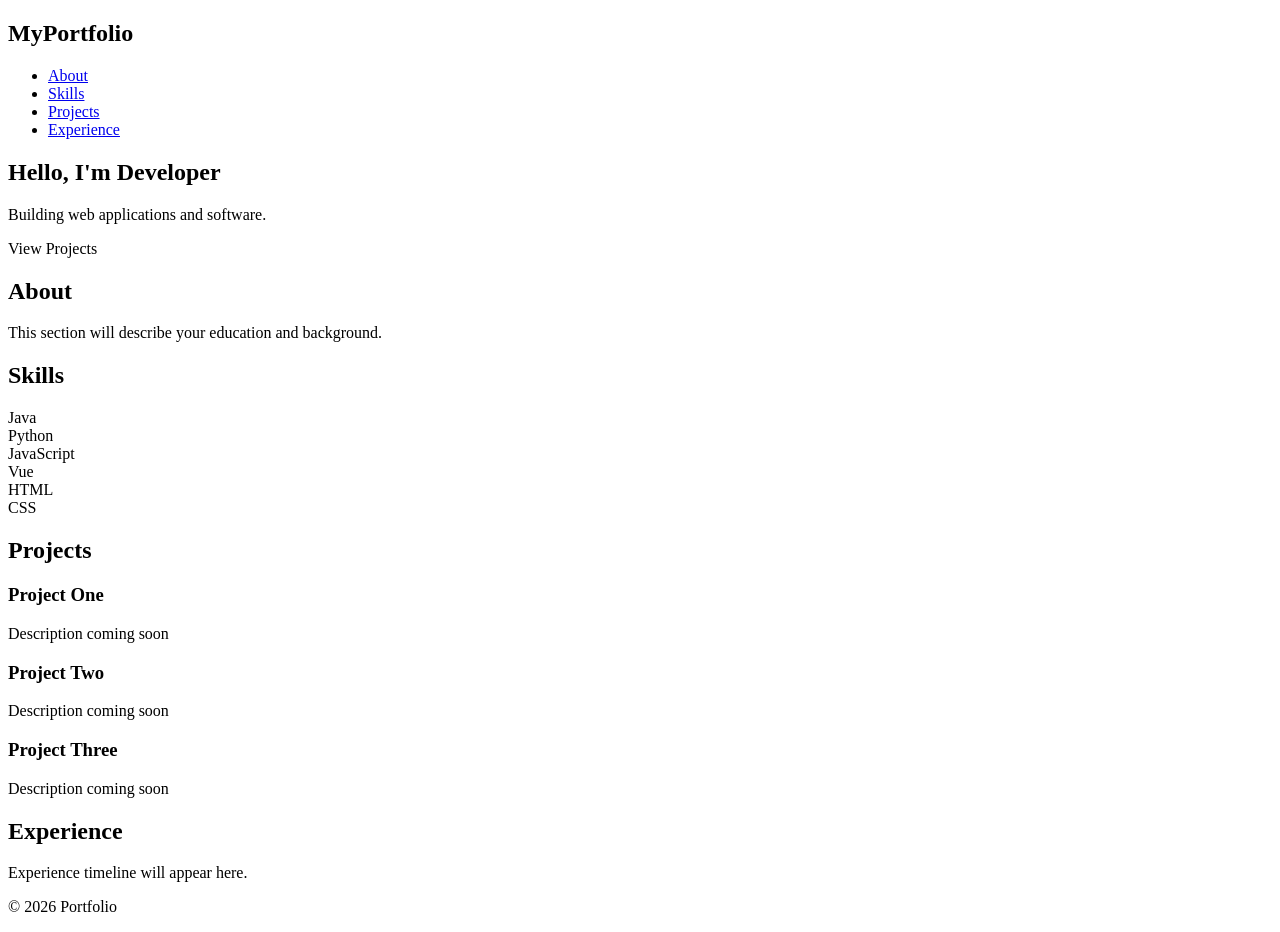
==== index.html @ 9e2dec74 "new" ====
<!DOCTYPE html>
<html lang="en">

<head>
<meta charset="UTF-8">
<title>Developer Portfolio</title>

<link rel="stylesheet" href="style.css">

<link href="https://fonts.googleapis.com/css2?family=Inter:wght@300;400;600&display=swap" rel="stylesheet">

</head>

<body>

<nav>

<h2 class="logo">MyPortfolio</h2>

<ul>
<li><a href="#about">About</a></li>
<li><a href="#skills">Skills</a></li>
<li><a href="#projects">Projects</a></li>
<li><a href="#experience">Experience</a></li>
</ul>

</nav>



<section class="hero">

<h1>Hello, I'm <span>Developer</span></h1>

<p>Building web applications and software.</p>

<a class="btn">View Projects</a>

</section>



<section id="about" class="section">

<h2>About</h2>

<p>This section will describe your education and background.</p>

</section>



<section id="skills" class="section">

<h2>Skills</h2>

<div class="skills">

<div class="skill">Java</div>
<div class="skill">Python</div>
<div class="skill">JavaScript</div>
<div class="skill">Vue</div>
<div class="skill">HTML</div>
<div class="skill">CSS</div>

</div>

</section>



<section id="projects" class="section">

<h2>Projects</h2>

<div class="project-grid">

<div class="project-card">
<h3>Project One</h3>
<p>Description coming soon</p>
</div>

<div class="project-card">
<h3>Project Two</h3>
<p>Description coming soon</p>
</div>

<div class="project-card">
<h3>Project Three</h3>
<p>Description coming soon</p>
</div>

</div>

</section>



<section id="experience" class="section">

<h2>Experience</h2>

<p>Experience timeline will appear here.</p>

</section>



<footer>

<p>© 2026 Portfolio</p>

</footer>

</body>

</html>
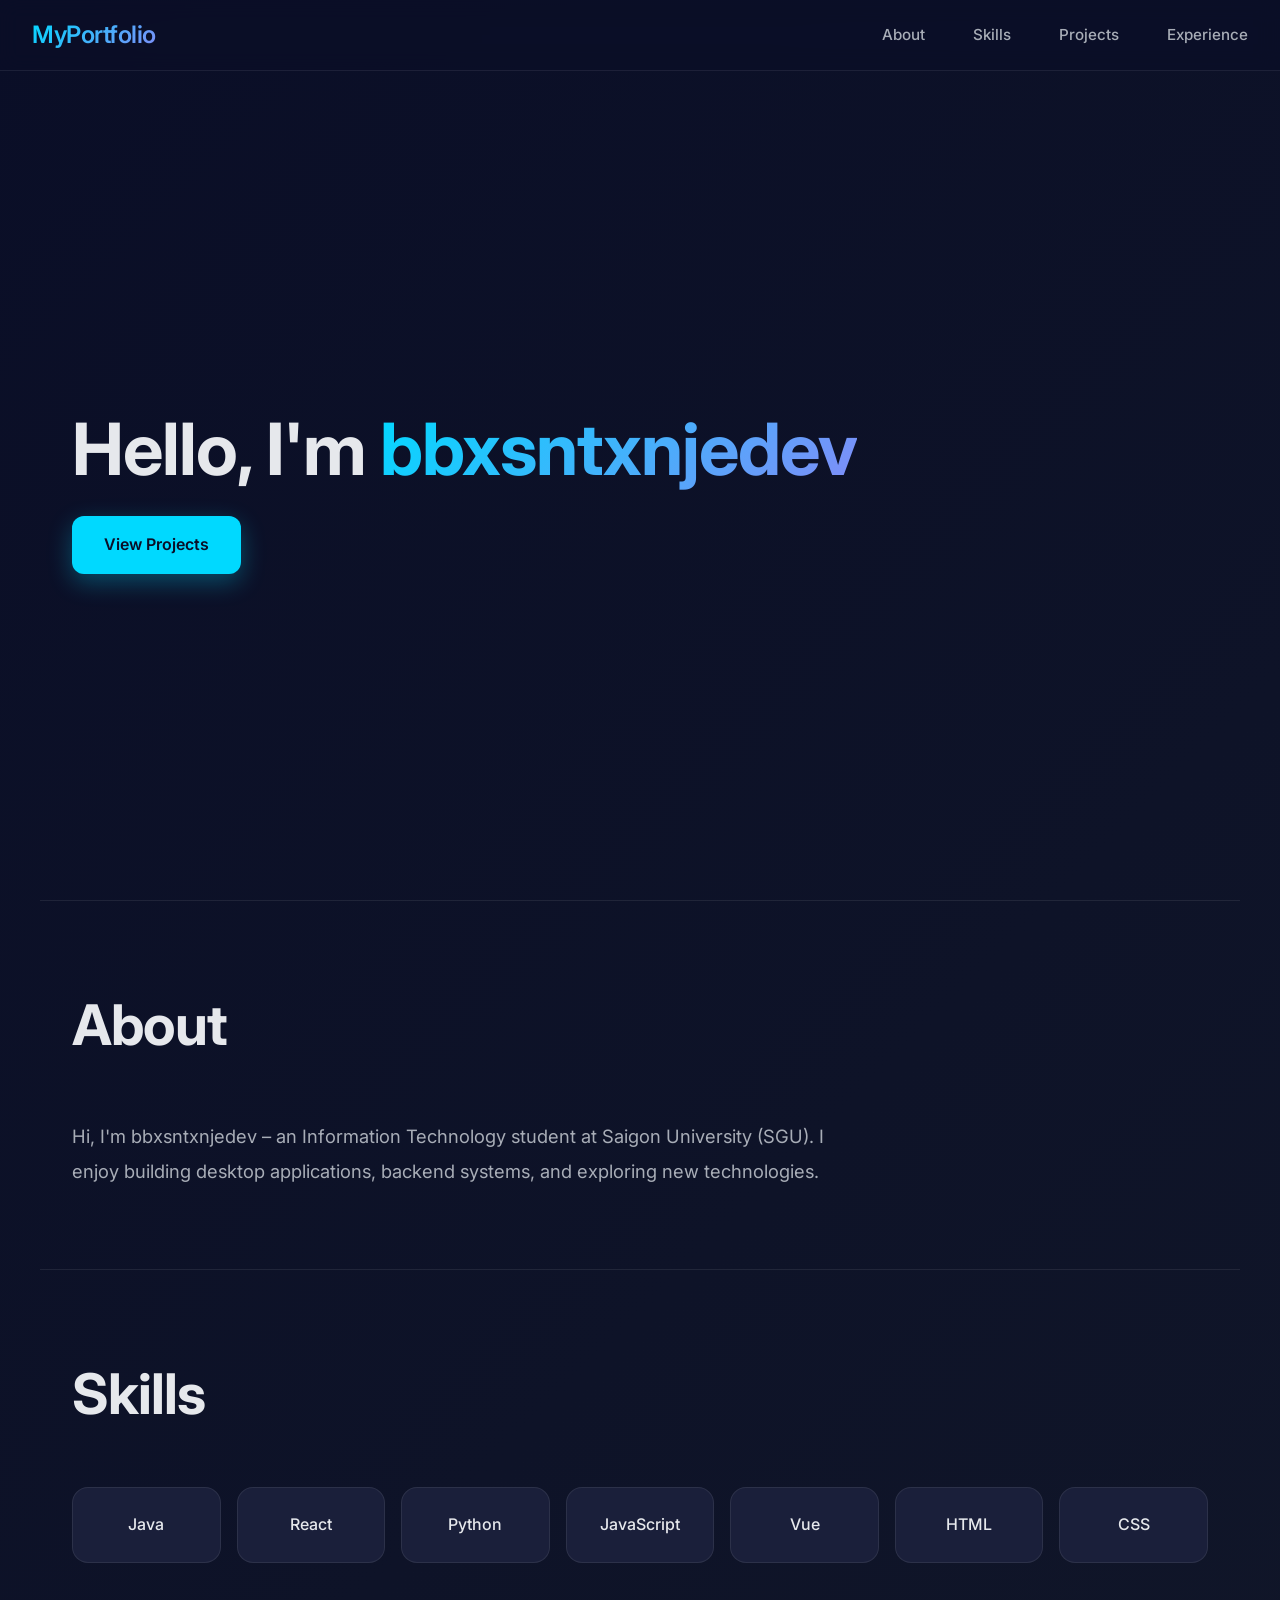
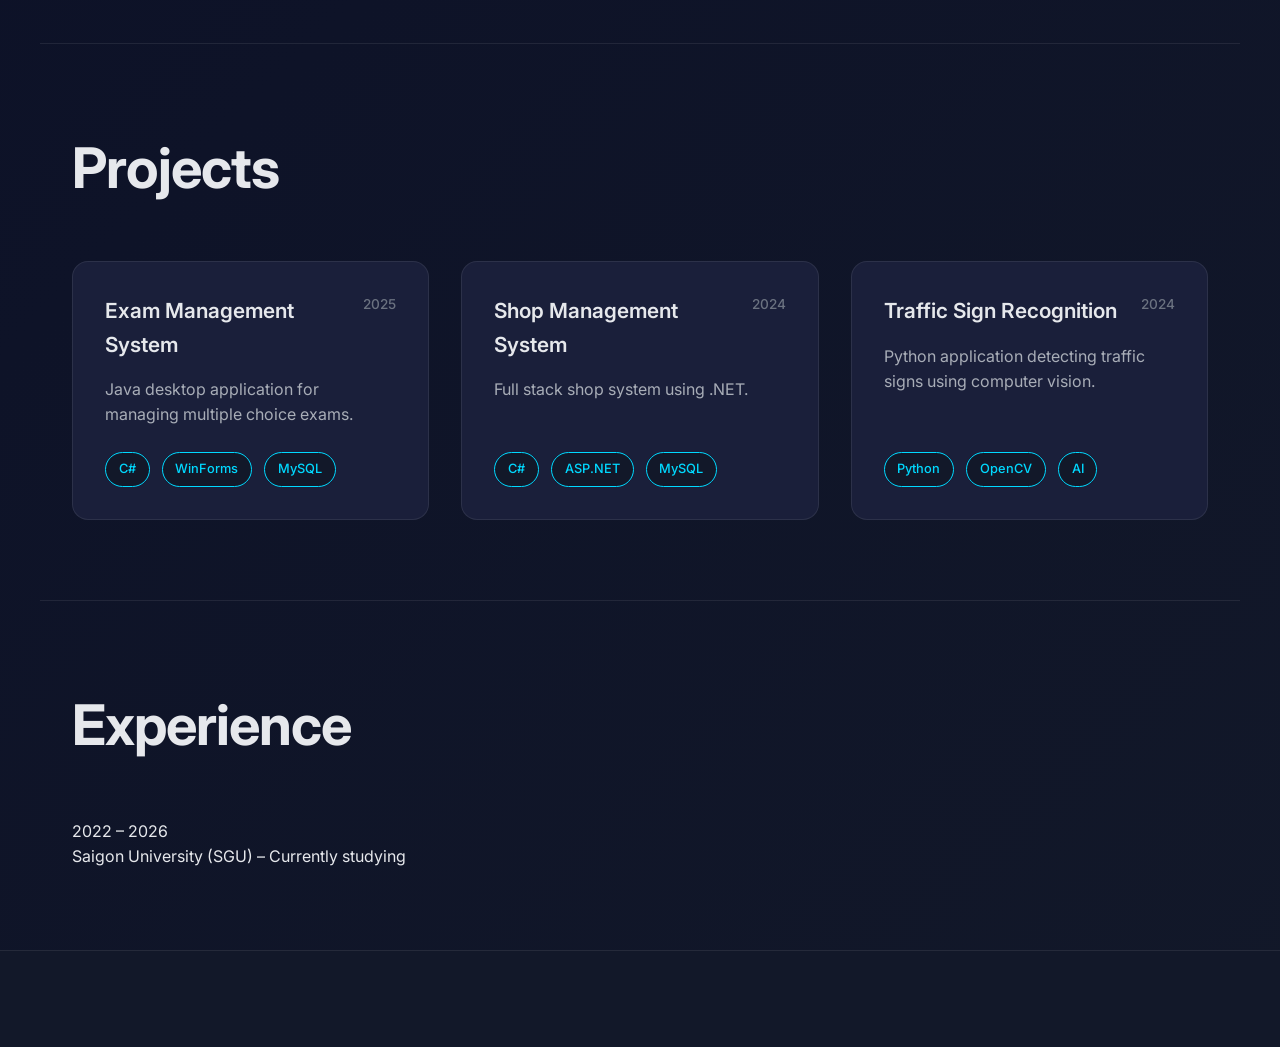
==== commit 4187777e: "new" ====
--- a/index.html
+++ b/index.html
@@ -2,115 +2,108 @@
 <html lang="en">
 
 <head>
-<meta charset="UTF-8">
-<title>Developer Portfolio</title>
+    <meta charset="UTF-8">
+    <title>Developer Portfolio</title>
 
-<link rel="stylesheet" href="style.css">
+    <link rel="stylesheet" href="style.css">
 
-<link href="https://fonts.googleapis.com/css2?family=Inter:wght@300;400;600&display=swap" rel="stylesheet">
+    <link href="https://fonts.googleapis.com/css2?family=Inter:wght@300;400;600&display=swap" rel="stylesheet">
 
 </head>
 
 <body>
 
-<nav>
+    <nav>
 
-<h2 class="logo">MyPortfolio</h2>
+        <h2 class="logo">MyPortfolio</h2>
 
-<ul>
-<li><a href="#about">About</a></li>
-<li><a href="#skills">Skills</a></li>
-<li><a href="#projects">Projects</a></li>
-<li><a href="#experience">Experience</a></li>
-</ul>
+        <ul>
+            <li><a href="#about">About</a></li>
+            <li><a href="#skills">Skills</a></li>
+            <li><a href="#projects">Projects</a></li>
+            <li><a href="#experience">Experience</a></li>
+        </ul>
 
-</nav>
+    </nav>
 
 
 
-<section class="hero">
+    <section class="hero">
 
-<h1>Hello, I'm <span>Developer</span></h1>
+        <h1>Hello, I'm <span>bbxsntxnjedev</span></h1>
 
-<p>Building web applications and software.</p>
+        <!-- <p>Building web applications and software.</p> -->
 
-<a class="btn">View Projects</a>
+        <a class="btn">View Projects</a>
 
-</section>
+    </section>
 
 
 
-<section id="about" class="section">
+    <section id="about" class="section">
 
-<h2>About</h2>
+        <h2>About</h2>
 
-<p>This section will describe your education and background.</p>
+        <p>
+            Hi, I'm bbxsntxnjedev – an Information Technology student at Saigon University (SGU).
+            I enjoy building desktop applications, backend systems, and exploring new technologies.
+            </p>
 
-</section>
+    </section>
 
 
 
-<section id="skills" class="section">
+    <section id="skills" class="section">
 
-<h2>Skills</h2>
+        <h2>Skills</h2>
 
-<div class="skills">
+        <div class="skills">
 
-<div class="skill">Java</div>
-<div class="skill">Python</div>
-<div class="skill">JavaScript</div>
-<div class="skill">Vue</div>
-<div class="skill">HTML</div>
-<div class="skill">CSS</div>
+            <div class="skill">Java</div>
+            <div class="skill">React</div>
+            <div class="skill">Python</div>
+            <div class="skill">JavaScript</div>
+            <div class="skill">Vue</div>
+            <div class="skill">HTML</div>
+            <div class="skill">CSS</div>
 
-</div>
+        </div>
 
-</section>
+    </section>
 
 
 
-<section id="projects" class="section">
-
-<h2>Projects</h2>
-
-<div class="project-grid">
-
-<div class="project-card">
-<h3>Project One</h3>
-<p>Description coming soon</p>
-</div>
-
-<div class="project-card">
-<h3>Project Two</h3>
-<p>Description coming soon</p>
-</div>
-
-<div class="project-card">
-<h3>Project Three</h3>
-<p>Description coming soon</p>
-</div>
-
-</div>
-
-</section>
+    <div id="projects-container"></div>
 
 
 
-<section id="experience" class="section">
 
-<h2>Experience</h2>
+    <section id="experience" class="section">
 
-<p>Experience timeline will appear here.</p>
+        <h2>Experience</h2>
 
-</section>
+        <div class="experience-timeline">
+
+            <div class="timeline-item">
+                <span class="timeline-date">2022 – 2026</span>
+                <p>Saigon University (SGU) – Currently studying</p>
+                </div>
+
+            
+
+            
+
+        </div>
+
+    </section>
 
 
 
-<footer>
+    <footer>
 
-<p>© 2026 Portfolio</p>
 
-</footer>
+    </footer>
+    <script src="script.js"></script>
 
 </body>
 
--- a/style.css
+++ b/style.css
@@ -0,0 +1,493 @@
+/* ==== COLOR SYSTEM ==== */
+:root {
+    /* Primary Brand Colors */
+    --primary: #00d9ff;
+    --primary-dark: #0099b3;
+    
+    /* Neutrals */
+    --bg-primary: #0a0e27;
+    --bg-secondary: #121829;
+    --bg-tertiary: #1a1f3a;
+    --text-primary: #e6e8ec;
+    --text-secondary: #a8adb7;
+    --text-tertiary: #6b7280;
+    
+    /* Accents */
+    --accent: #6366f1;
+    --accent-light: #818cf8;
+    
+    /* Borders & Dividers */
+    --border: rgba(255, 255, 255, 0.08);
+    
+    /* Spacing */
+    --radius: 12px;
+    --radius-lg: 16px;
+  }
+  
+  * {
+    margin: 0;
+    padding: 0;
+    box-sizing: border-box;
+  }
+  
+  html {
+    scroll-behavior: smooth;
+  }
+  
+  body {
+    font-family: 'Inter', -apple-system, BlinkMacSystemFont, 'Segoe UI', sans-serif;
+    background: linear-gradient(135deg, var(--bg-primary) 0%, var(--bg-secondary) 100%);
+    color: var(--text-primary);
+    line-height: 1.6;
+    overflow-x: hidden;
+    min-height: 100vh;
+  }
+  
+  /* ==== NAVIGATION ==== */
+  nav {
+    position: fixed;
+    top: 0;
+    width: 100%;
+    backdrop-filter: blur(10px);
+    background: rgba(10, 14, 39, 0.8);
+    border-bottom: 1px solid var(--border);
+    z-index: 1000;
+    padding: 1rem 2rem;
+    display: flex;
+    justify-content: space-between;
+    align-items: center;
+    transition: all 0.3s ease;
+  }
+  
+  nav .logo {
+    font-size: 1.5rem;
+    font-weight: 600;
+    background: linear-gradient(135deg, var(--primary) 0%, var(--accent-light) 100%);
+    -webkit-background-clip: text;
+    -webkit-text-fill-color: transparent;
+    background-clip: text;
+    letter-spacing: -0.5px;
+  }
+  
+  nav ul {
+    display: flex;
+    list-style: none;
+    gap: 3rem;
+  }
+  
+  nav a {
+    color: var(--text-secondary);
+    text-decoration: none;
+    font-size: 0.95rem;
+    font-weight: 500;
+    position: relative;
+    transition: color 0.3s ease;
+  }
+  
+  nav a::after {
+    content: '';
+    position: absolute;
+    bottom: -4px;
+    left: 0;
+    width: 0;
+    height: 2px;
+    background: var(--primary);
+    transition: width 0.3s ease;
+  }
+  
+  nav a:hover {
+    color: var(--primary);
+  }
+  
+  nav a:hover::after {
+    width: 100%;
+  }
+  
+  /* ==== HERO SECTION ==== */
+  .hero {
+    margin-top: 80px;
+    min-height: calc(100vh - 80px);
+    display: flex;
+    flex-direction: column;
+    justify-content: center;
+    align-items: flex-start;
+    padding: 4rem 2rem;
+    max-width: 1200px;
+    margin-left: auto;
+    margin-right: auto;
+  }
+  
+  .hero h1 {
+    font-size: clamp(2.5rem, 8vw, 4.5rem);
+    font-weight: 700;
+    line-height: 1.2;
+    margin-bottom: 1.5rem;
+    letter-spacing: -1px;
+  }
+  
+  .hero h1 span {
+    background: linear-gradient(135deg, var(--primary) 0%, var(--accent-light) 100%);
+    -webkit-background-clip: text;
+    -webkit-text-fill-color: transparent;
+    background-clip: text;
+    animation: glow 3s ease-in-out infinite;
+  }
+  
+  @keyframes glow {
+    0%, 100% {
+      opacity: 1;
+    }
+    50% {
+      opacity: 0.8;
+    }
+  }
+  
+  .hero p {
+    font-size: 1.25rem;
+    color: var(--text-secondary);
+    margin-bottom: 2rem;
+    max-width: 600px;
+    font-weight: 300;
+  }
+  
+  .btn {
+    display: inline-block;
+    padding: 1rem 2rem;
+    background: var(--primary);
+    color: var(--bg-primary);
+    text-decoration: none;
+    border-radius: var(--radius);
+    font-weight: 600;
+    font-size: 1rem;
+    transition: all 0.3s ease;
+    cursor: pointer;
+    border: none;
+    box-shadow: 0 8px 24px rgba(0, 217, 255, 0.3);
+  }
+  
+  .btn:hover {
+    transform: translateY(-2px);
+    box-shadow: 0 12px 32px rgba(0, 217, 255, 0.4);
+    background: var(--primary-dark);
+  }
+  
+  .btn:active {
+    transform: translateY(0);
+  }
+  
+  /* ==== SECTIONS ==== */
+  .section {
+    max-width: 1200px;
+    margin: 0 auto;
+    padding: 5rem 2rem;
+    border-top: 1px solid var(--border);
+  }
+  
+  .section h2 {
+    font-size: clamp(2rem, 5vw, 3.5rem);
+    font-weight: 700;
+    margin-bottom: 3rem;
+    letter-spacing: -1px;
+  }
+  
+  .section > p {
+    font-size: 1.1rem;
+    color: var(--text-secondary);
+    line-height: 1.8;
+    max-width: 800px;
+  }
+  
+  /* ==== ABOUT SECTION ==== */
+  #about p {
+    font-size: 1.15rem;
+    color: var(--text-secondary);
+    line-height: 1.9;
+  }
+  
+  /* ==== SKILLS SECTION ==== */
+  .skills {
+    display: grid;
+    grid-template-columns: repeat(auto-fit, minmax(140px, 1fr));
+    gap: 1rem;
+  }
+  
+  .skill {
+    background: var(--bg-tertiary);
+    border: 1px solid var(--border);
+    padding: 1.5rem;
+    border-radius: var(--radius-lg);
+    text-align: center;
+    font-weight: 500;
+    font-size: 1rem;
+    transition: all 0.3s ease;
+    cursor: default;
+  }
+  
+  .skill:hover {
+    background: var(--accent);
+    color: var(--bg-primary);
+    border-color: var(--accent);
+    transform: translateY(-4px);
+    box-shadow: 0 12px 24px rgba(99, 102, 241, 0.2);
+  }
+  
+  /* ==== PROJECTS SECTION ==== */
+  .project-grid {
+    display: grid;
+    grid-template-columns: repeat(auto-fit, minmax(300px, 1fr));
+    gap: 2rem;
+  }
+  
+  .project-card {
+    background: var(--bg-tertiary);
+    border: 1px solid var(--border);
+    padding: 2rem;
+    border-radius: var(--radius-lg);
+    transition: all 0.3s ease;
+    display: flex;
+    flex-direction: column;
+    height: 100%;
+  }
+  
+  .project-card:hover {
+    border-color: var(--primary);
+    transform: translateY(-8px);
+    box-shadow: 0 20px 40px rgba(0, 217, 255, 0.15);
+  }
+  
+  .project-header {
+    display: flex;
+    justify-content: space-between;
+    align-items: flex-start;
+    margin-bottom: 1rem;
+  }
+  
+  .project-card h3 {
+    font-size: 1.3rem;
+    font-weight: 600;
+    color: var(--text-primary);
+  }
+  
+  .project-year {
+    font-size: 0.85rem;
+    color: var(--text-tertiary);
+    font-weight: 500;
+  }
+  
+  .project-card p {
+    color: var(--text-secondary);
+    margin-bottom: 1.5rem;
+    flex-grow: 1;
+  }
+  
+  .project-tags {
+    display: flex;
+    flex-wrap: wrap;
+    gap: 0.75rem;
+  }
+  
+  .tag {
+    display: inline-block;
+    background: var(--bg-secondary);
+    color: var(--primary);
+    padding: 0.4rem 0.8rem;
+    border-radius: 20px;
+    font-size: 0.8rem;
+    font-weight: 500;
+    border: 1px solid var(--primary);
+    transition: all 0.3s ease;
+  }
+  
+  .tag:hover {
+    background: var(--primary);
+    color: var(--bg-primary);
+  }
+  
+  /* ==== EXPERIENCE SECTION ==== */
+  .experience-timeline {
+    display: flex;
+    flex-direction: column;
+    gap: 2rem;
+  }
+  
+  .experience-item {
+    background: var(--bg-tertiary);
+    border-left: 3px solid var(--primary);
+    padding: 2rem;
+    border-radius: 0 var(--radius-lg) var(--radius-lg) 0;
+    transition: all 0.3s ease;
+  }
+  
+  .experience-item:hover {
+    border-left-color: var(--accent-light);
+    transform: translateX(8px);
+    box-shadow: 0 12px 24px rgba(0, 217, 255, 0.1);
+  }
+  
+  .experience-period {
+    font-size: 0.9rem;
+    color: var(--primary);
+    font-weight: 600;
+    margin-bottom: 0.5rem;
+    text-transform: uppercase;
+    letter-spacing: 1px;
+  }
+  
+  .experience-item h3 {
+    font-size: 1.3rem;
+    font-weight: 600;
+    margin-bottom: 0.5rem;
+    color: var(--text-primary);
+  }
+  
+  .company {
+    color: var(--accent-light);
+    font-weight: 500;
+    margin-bottom: 1rem !important;
+  }
+  
+  .experience-item p {
+    color: var(--text-secondary);
+    line-height: 1.7;
+  }
+  
+  /* ==== FOOTER ==== */
+  footer {
+    background: var(--bg-secondary);
+    border-top: 1px solid var(--border);
+    padding: 3rem 2rem;
+    text-align: center;
+    color: var(--text-tertiary);
+  }
+  
+  footer p {
+    font-size: 0.95rem;
+  }
+  
+  /* ==== RESPONSIVE DESIGN ==== */
+  @media (max-width: 768px) {
+    nav {
+      flex-direction: column;
+      gap: 1rem;
+      padding: 1rem;
+    }
+  
+    nav ul {
+      gap: 1.5rem;
+      flex-wrap: wrap;
+      justify-content: center;
+    }
+  
+    .hero {
+      margin-top: 120px;
+      padding: 2rem 1rem;
+    }
+  
+    .hero h1 {
+      font-size: 2rem;
+    }
+  
+    .hero p {
+      font-size: 1rem;
+    }
+  
+    .section {
+      padding: 3rem 1rem;
+    }
+  
+    .project-grid {
+      grid-template-columns: 1fr;
+    }
+  
+    .project-card {
+      padding: 1.5rem;
+    }
+  
+    .skills {
+      grid-template-columns: repeat(auto-fit, minmax(110px, 1fr));
+      gap: 0.75rem;
+    }
+  
+    .skill {
+      padding: 1rem;
+      font-size: 0.9rem;
+    }
+  }
+  
+  @media (max-width: 480px) {
+    nav {
+      padding: 0.75rem;
+    }
+  
+    nav .logo {
+      font-size: 1.2rem;
+    }
+  
+    nav ul {
+      gap: 1rem;
+    }
+  
+    nav a {
+      font-size: 0.85rem;
+    }
+  
+    .hero {
+      margin-top: 100px;
+    }
+  
+    .hero h1 {
+      font-size: 1.5rem;
+    }
+  
+    .hero p {
+      font-size: 0.95rem;
+    }
+  
+    .btn {
+      padding: 0.85rem 1.5rem;
+      font-size: 0.9rem;
+    }
+  
+    .section {
+      padding: 2rem 1rem;
+    }
+  
+    .section h2 {
+      font-size: 1.5rem;
+    }
+  }
+  
+  /* ==== ANIMATIONS ==== */
+  @keyframes fadeInUp {
+    from {
+      opacity: 0;
+      transform: translateY(20px);
+    }
+    to {
+      opacity: 1;
+      transform: translateY(0);
+    }
+  }
+  
+  .section {
+    animation: fadeInUp 0.6s ease-out;
+  }
+  
+  /* ==== SCROLLBAR ==== */
+  ::-webkit-scrollbar {
+    width: 8px;
+  }
+  
+  ::-webkit-scrollbar-track {
+    background: var(--bg-secondary);
+  }
+  
+  ::-webkit-scrollbar-thumb {
+    background: var(--primary);
+    border-radius: 4px;
+  }
+  
+  ::-webkit-scrollbar-thumb:hover {
+    background: var(--accent-light);
+  }
+  
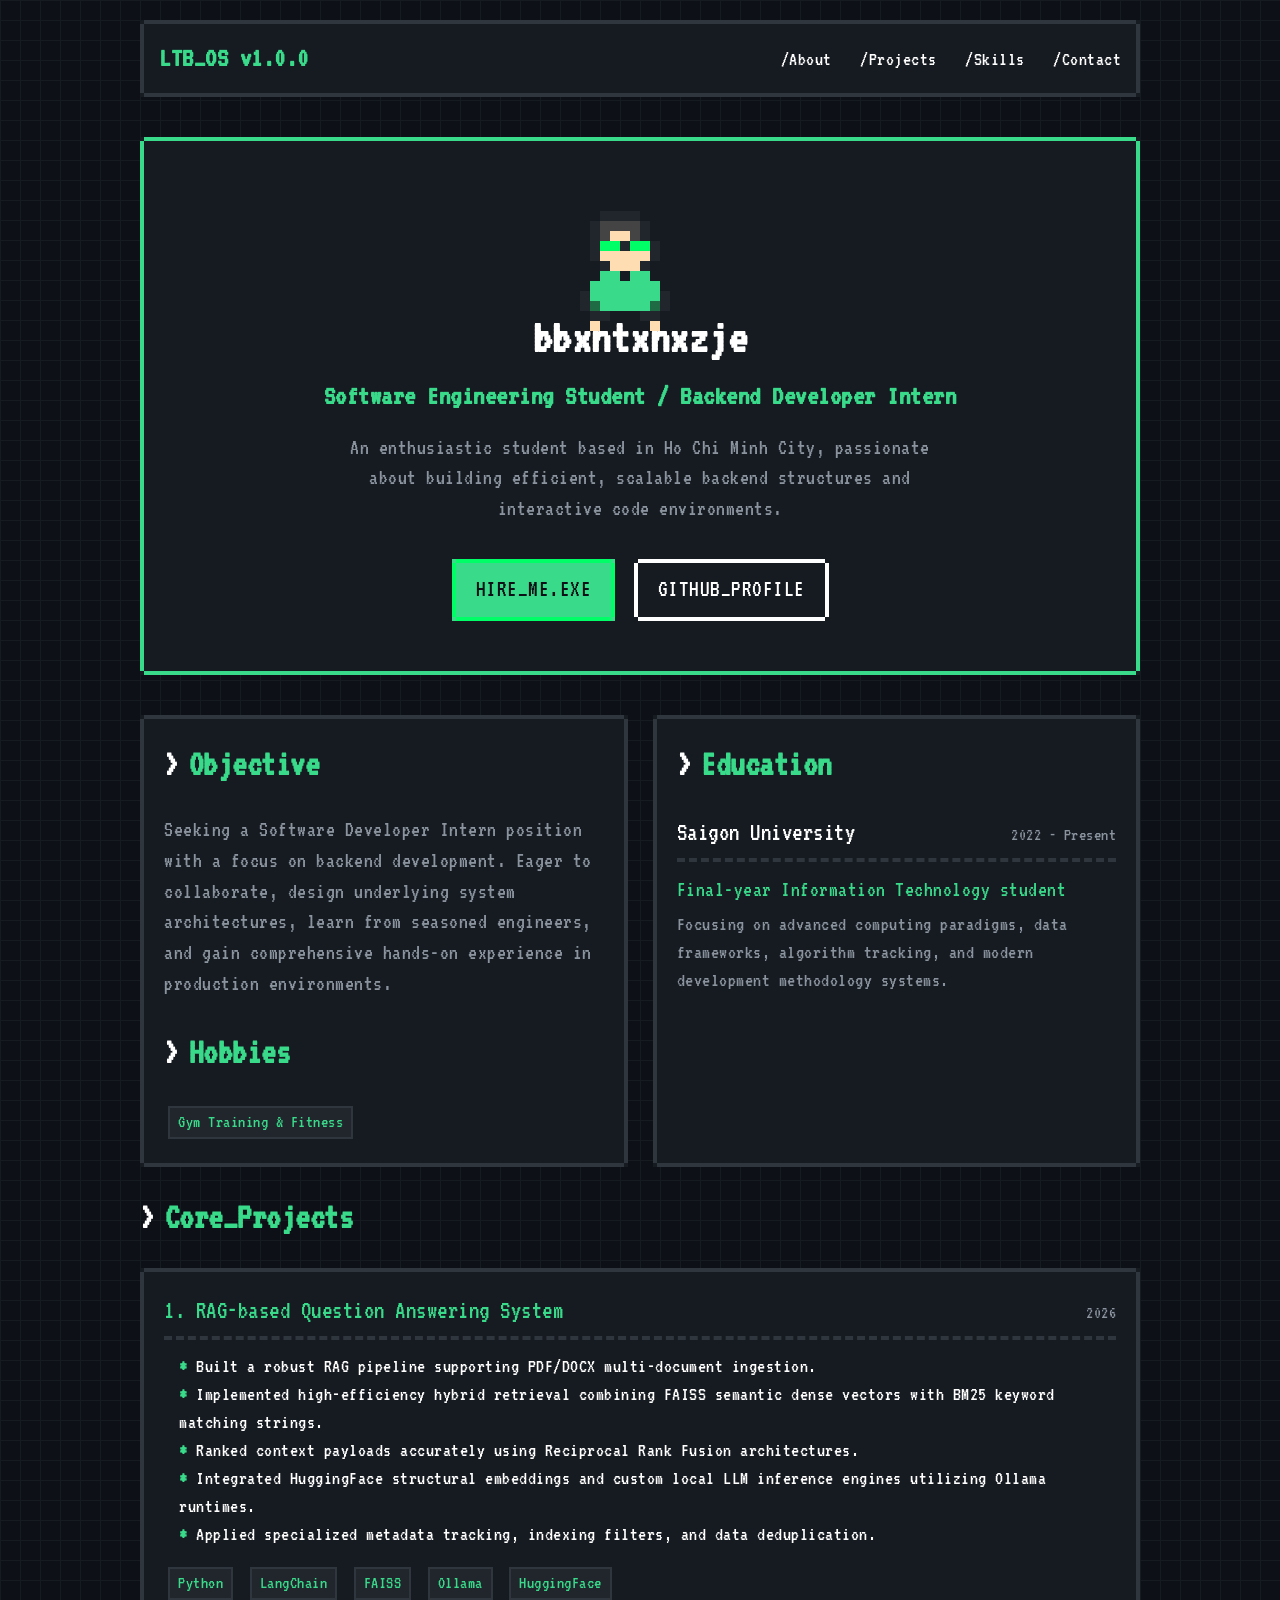
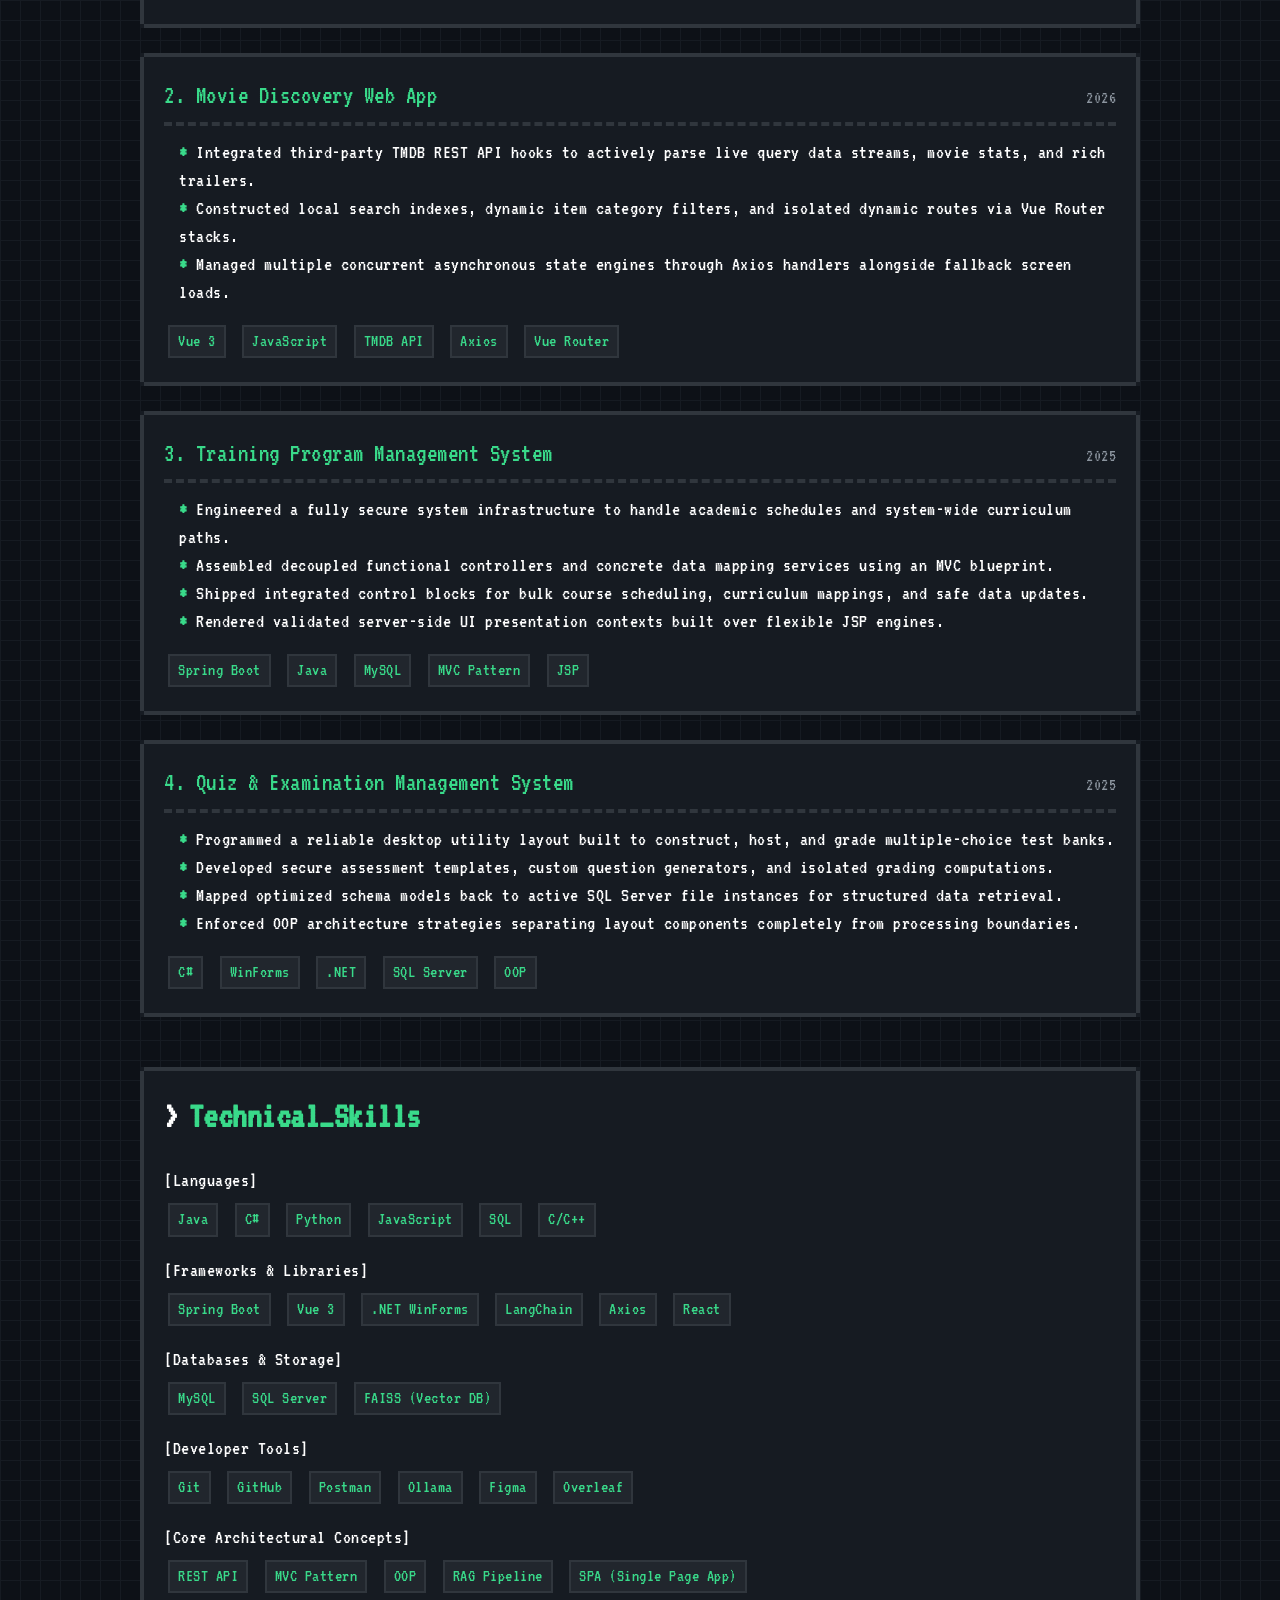
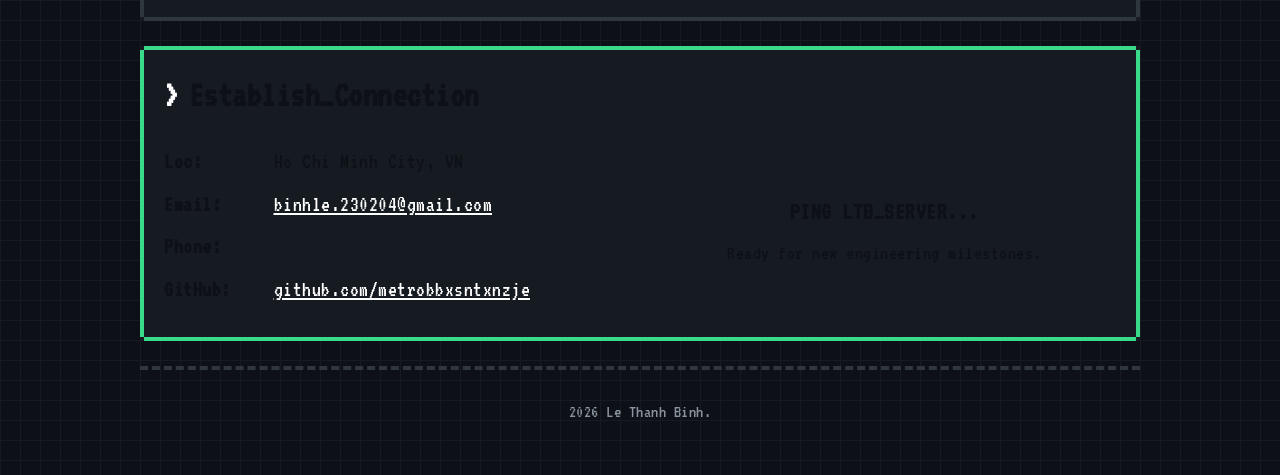
==== commit 4ebe827d: "refactor" ====
--- a/index.html
+++ b/index.html
@@ -1,110 +1,545 @@
 <!DOCTYPE html>
 <html lang="en">
-
 <head>
     <meta charset="UTF-8">
-    <title>Developer Portfolio</title>
-
-    <link rel="stylesheet" href="style.css">
-
-    <link href="https://fonts.googleapis.com/css2?family=Inter:wght@300;400;600&display=swap" rel="stylesheet">
-
+    <meta name="viewport" content="width=device-width, initial-scale=1.0">
+    <title>Le Thanh Binh | Portfolio</title>
+    <style>
+        /* --- PIXEL RESET & FONTS --- */
+        @import url('https://fonts.googleapis.com/css2?family=VT323&display=swap');
+
+        :root {
+            --bg-color: #0d1117;
+            --grid-color: #161b22;
+            --primary: #39da8a;
+            --primary-neon: #00ff66;
+            --text-main: #ffffff;
+            --text-muted: #8b949e;
+            --card-bg: #161b22;
+            --card-border: #30363d;
+            --pixel-size: 4px;
+        }
+
+        * {
+            box-sizing: border-box;
+            margin: 0;
+            padding: 0;
+            font-family: 'VT323', monospace;
+            letter-spacing: 0.5px;
+        }
+
+        body {
+            background-color: var(--bg-color);
+            background-image: 
+                linear-gradient(var(--grid-color) 1px, transparent 1px),
+                linear-gradient(90deg, var(--grid-color) 1px, transparent 1px);
+            background-size: 20px 20px;
+            color: var(--text-main);
+            font-size: 20px;
+            line-height: 1.4;
+            padding: 20px;
+        }
+
+        .container {
+            max-width: 1000px;
+            margin: 0 auto;
+        }
+
+        a {
+            color: var(--primary);
+            text-decoration: none;
+        }
+
+        /* --- PIXEL ART UI COMPONENTS --- */
+        
+        /* Pixel Border Effect */
+        .nes-border {
+            border: solid 4px var(--text-main);
+            border-image: url("data:image/svg+xml,%3Csvg xmlns='http://www.w3.org/2000/svg' width='6' height='6'%3E%3Cpath d='M0 2h2v2H0zm2-2h2v2H2zm2 2h2v2H4zm-2 2h2v2H2z' fill='%23ffffff'/%3E%3C/svg%3E") 2 repeat;
+            position: relative;
+        }
+
+        .nes-border.theme-primary {
+            border-image: url("data:image/svg+xml,%3Csvg xmlns='http://www.w3.org/2000/svg' width='6' height='6'%3E%3Cpath d='M0 2h2v2H0zm2-2h2v2H2zm2 2h2v2H4zm-2 2h2v2H2z' fill='%2339da8a'/%3E%3C/svg%3E") 2 repeat;
+        }
+
+        .nes-border.theme-dark {
+            border-image: url("data:image/svg+xml,%3Csvg xmlns='http://www.w3.org/2000/svg' width='6' height='6'%3E%3Cpath d='M0 2h2v2H0zm2-2h2v2H2zm2 2h2v2H4zm-2 2h2v2H2z' fill='%2330363d'/%3E%3C/svg%3E") 2 repeat;
+        }
+
+        /* Pixel Button */
+        .pixel-btn {
+            display: inline-block;
+            position: relative;
+            padding: 10px 20px;
+            background: var(--card-bg);
+            color: var(--text-main);
+            text-transform: uppercase;
+            cursor: pointer;
+            font-size: 24px;
+            margin: 10px 5px;
+            border: solid 4px var(--text-main);
+            border-image: url("data:image/svg+xml,%3Csvg xmlns='http://www.w3.org/2000/svg' width='6' height='6'%3E%3Cpath d='M0 2h2v2H0zm2-2h2v2H2zm2 2h2v2H4zm-2 2h2v2H2z' fill='%23ffffff'/%3E%3C/svg%3E") 2 repeat;
+        }
+
+        .pixel-btn:active {
+            transform: translateY(2px);
+        }
+
+        .pixel-btn.primary {
+            background: var(--primary);
+            color: var(--bg-color);
+            border-image: url("data:image/svg+xml,%3Csvg xmlns='http://www.w3.org/2000/svg' width='6' height='6'%3E%3Cpath d='M0 2h2v2H0zm2-2h2v2H2zm2 2h2v2H4zm-2 2h2v2H2z' fill='%2300ff66'/%3E%3C/svg%3E") 2 repeat;
+        }
+
+        .pixel-btn.primary:hover {
+            box-shadow: 0 0 10px var(--primary-neon);
+        }
+
+        /* Thẻ Tag Pixel */
+        .pixel-tag {
+            display: inline-block;
+            padding: 2px 8px;
+            background: #21262d;
+            border: 2px solid var(--card-border);
+            color: var(--primary);
+            font-size: 18px;
+            margin: 4px;
+        }
+
+        /* Tiêu đề Section phong cách Arcade */
+        .section-title {
+            font-size: 36px;
+            color: var(--primary);
+            margin-bottom: 25px;
+            display: flex;
+            align-items: center;
+        }
+        
+        .section-title::before {
+            content: "> ";
+            margin-right: 10px;
+            color: var(--text-main);
+            animation: blink 0.8s infinite;
+        }
+
+        /* --- PURE CSS PIXEL ART AVATAR (Developer Character) --- */
+        .pixel-avatar {
+            width: 64px;
+            height: 64px;
+            position: relative;
+            transform: scale(2.5);
+            transform-origin: top center;
+            margin: 20px auto 40px auto;
+        }
+
+        /* Vẽ nhân vật bằng Box-shadow của 1 phần tử duy nhất */
+        .pixel-char {
+            width: 4px;
+            height: 4px;
+            background: transparent;
+            box-shadow:
+                /* Tóc đen/xám */
+                16px 4px #21262d, 20px 4px #21262d, 24px 4px #21262d, 28px 4px #21262d,
+                12px 8px #21262d, 16px 8px #444, 20px 8px #444, 24px 8px #444, 28px 8px #444, 32px 8px #21262d,
+                12px 12px #21262d, 16px 12px #444, 20px 12px #ffddb3, 24px 12px #ffddb3, 28px 12px #444, 32px 12px #21262d,
+                /* Mắt kính xanh Neon của Coder */
+                12px 16px #21262d, 16px 16px #00ff66, 20px 16px #00ff66, 24px 16px #21262d, 28px 16px #00ff66, 32px 16px #00ff66, 36px 16px #21262d,
+                /* Khuôn mặt */
+                12px 20px #21262d, 16px 20px #ffddb3, 20px 20px #ffddb3, 24px 20px #ffddb3, 28px 20px #ffddb3, 32px 20px #ffddb3, 36px 20px #21262d,
+                16px 24px #21262d, 20px 24px #ffddb3, 24px 24px #ffddb3, 28px 24px #ffddb3, 32px 24px #21262d,
+                /* Áo Hoodie màu Xanh Lá */
+                16px 28px #39da8a, 20px 28px #39da8a, 24px 28px #161b22, 28px 28px #39da8a, 32px 28px #39da8a,
+                12px 32px #39da8a, 16px 32px #39da8a, 20px 32px #39da8a, 24px 32px #39da8a, 28px 32px #39da8a, 32px 32px #39da8a, 36px 32px #39da8a,
+                8px 36px #21262d, 12px 36px #39da8a, 16px 36px #39da8a, 20px 36px #39da8a, 24px 36px #39da8a, 28px 36px #39da8a, 32px 36px #39da8a, 36px 36px #39da8a, 40px 36px #21262d,
+                8px 40px #21262d, 12px 40px #1f6b43, 16px 40px #39da8a, 20px 40px #39da8a, 24px 40px #39da8a, 28px 40px #39da8a, 32px 40px #39da8a, 36px 40px #1f6b43, 40px 40px #21262d,
+                /* Quần và chân */
+                12px 44px #21262d, 16px 44px #21262d, 32px 44px #21262d, 36px 44px #21262d,
+                12px 48px #ffddb3, 36px 48px #ffddb3;
+            animation: float 3s ease-in-out infinite;
+        }
+
+        /* --- LAYOUT SECTIONS --- */
+
+        /* Header / Navbar Nav */
+        header {
+            display: flex;
+            justify-content: space-between;
+            align-items: center;
+            padding: 15px;
+            background: var(--card-bg);
+            margin-bottom: 40px;
+        }
+
+        .logo {
+            font-size: 28px;
+            font-weight: bold;
+            color: var(--primary);
+        }
+
+        .nav-links a {
+            margin-left: 20px;
+            color: var(--text-main);
+        }
+        .nav-links a:hover {
+            color: var(--primary);
+            text-decoration: underline;
+        }
+
+        /* Hero Section */
+        .hero {
+            display: flex;
+            flex-direction: column;
+            align-items: center;
+            text-align: center;
+            padding: 40px 20px;
+            background: var(--card-bg);
+            margin-bottom: 40px;
+        }
+
+        .hero h1 {
+            font-size: 48px;
+            margin-bottom: 5px;
+            color: var(--text-main);
+        }
+
+        .hero h2 {
+            font-size: 28px;
+            color: var(--primary);
+            margin-bottom: 15px;
+        }
+
+        .hero p {
+            max-width: 600px;
+            color: var(--text-muted);
+            font-size: 22px;
+            margin-bottom: 25px;
+        }
+
+        /* Generic Layout & Section Management */
+        section {
+            margin-bottom: 50px;
+        }
+
+        .grid-2col {
+            display: grid;
+            grid-template-columns: 1fr 1fr;
+            gap: 25px;
+        }
+
+        /* Cards Layout */
+        .pixel-card {
+            background: var(--card-bg);
+            padding: 20px;
+            margin-bottom: 25px;
+        }
+
+        .card-header {
+            display: flex;
+            justify-content: space-between;
+            align-items: baseline;
+            border-bottom: 4px dashed var(--card-border);
+            padding-bottom: 8px;
+            margin-bottom: 12px;
+        }
+
+        .card-title {
+            font-size: 26px;
+            color: var(--primary);
+        }
+
+        .card-date {
+            font-size: 18px;
+            color: var(--text-muted);
+        }
+
+        .card-body ul {
+            list-style: none;
+            padding-left: 15px;
+        }
+
+        .card-body ul li::before {
+            content: "* ";
+            color: var(--primary);
+            font-weight: bold;
+        }
+
+        .card-tags {
+            margin-top: 15px;
+        }
+
+        /* Contact Details & Info */
+        .info-list {
+            list-style: none;
+        }
+        .info-list li {
+            margin-bottom: 12px;
+            font-size: 22px;
+        }
+        .info-list span {
+            color: var(--primary);
+            display: inline-block;
+            width: 100px;
+        }
+
+        footer {
+            text-align: center;
+            padding: 30px 0;
+            color: var(--text-muted);
+            border-top: 4px dashed var(--card-border);
+            font-size: 18px;
+        }
+
+        /* --- ANIMATIONS & KEYFRAMES --- */
+        @keyframes blink {
+            0%, 100% { opacity: 1; }
+            50% { opacity: 0; }
+        }
+
+        @keyframes float {
+            0%, 100% { transform: translateY(0px); }
+            50% { transform: translateY(-4px); }
+        }
+
+        /* --- RESPONSIVE MEDIA QUERIES --- */
+        @media (max-width: 768px) {
+            body {
+                padding: 10px;
+            }
+            .grid-2col {
+                grid-template-columns: 1fr;
+            }
+            header {
+                flex-direction: column;
+                gap: 15px;
+            }
+            .nav-links a {
+                margin: 0 10px;
+            }
+            .hero h1 {
+                font-size: 38px;
+            }
+            .card-header {
+                flex-direction: column;
+                align-items: flex-start;
+            }
+        }
+    </style>
 </head>
-
 <body>
 
-    <nav>
-
-        <h2 class="logo">MyPortfolio</h2>
-
-        <ul>
-            <li><a href="#about">About</a></li>
-            <li><a href="#skills">Skills</a></li>
-            <li><a href="#projects">Projects</a></li>
-            <li><a href="#experience">Experience</a></li>
-        </ul>
-
-    </nav>
-
-
-
-    <section class="hero">
-
-        <h1>Hello, I'm <span>bbxsntxnjedev</span></h1>
-
-        <!-- <p>Building web applications and software.</p> -->
-
-        <a class="btn">View Projects</a>
-
-    </section>
-
-
-
-    <section id="about" class="section">
-
-        <h2>About</h2>
-
-        <p>
-            Hi, I'm bbxsntxnjedev – an Information Technology student at Saigon University (SGU).
-            I enjoy building desktop applications, backend systems, and exploring new technologies.
+    <div class="container">
+        
+        <!-- HEADER INTERFACE -->
+        <header class="nes-border theme-dark">
+            <div class="logo">LTB_OS v1.0.0</div>
+            <nav class="nav-links">
+                <a href="#about">/About</a>
+                <a href="#projects">/Projects</a>
+                <a href="#skills">/Skills</a>
+                <a href="#contact">/Contact</a>
+            </nav>
+        </header>
+
+        <!-- HERO SECTION -->
+        <section class="hero nes-border theme-primary">
+            <!-- Nhân vật Pixel đại diện -->
+            <div class="pixel-avatar">
+                <div class="pixel-char"></div>
+            </div>
+            
+            <h1>bbxntxnxzje</h1>
+            <h2>Software Engineering Student / Backend Developer Intern</h2>
+            <p>
+                An enthusiastic student based in Ho Chi Minh City, passionate about building efficient, scalable backend structures and interactive code environments.
             </p>
-
-    </section>
-
-
-
-    <section id="skills" class="section">
-
-        <h2>Skills</h2>
-
-        <div class="skills">
-
-            <div class="skill">Java</div>
-            <div class="skill">React</div>
-            <div class="skill">Python</div>
-            <div class="skill">JavaScript</div>
-            <div class="skill">Vue</div>
-            <div class="skill">HTML</div>
-            <div class="skill">CSS</div>
-
+            <div>
+                <a href="#contact" class="pixel-btn primary">Hire_Me.exe</a>
+                <a href="https://github.com/metrobbxsntxnzje" target="_blank" class="pixel-btn">GitHub_Profile</a>
+            </div>
+        </section>
+
+        <!-- TWO COLUMN BOX (ABOUT & EDUCATION) -->
+        <div class="grid-2col">
+            <!-- ABOUT / OBJECTIVE -->
+            <section id="about" class="pixel-card nes-border theme-dark">
+                <h3 class="section-title">Objective</h3>
+                <p style="color: var(--text-muted); font-size: 22px;">
+                    Seeking a Software Developer Intern position with a focus on backend development. Eager to collaborate, design underlying system architectures, learn from seasoned engineers, and gain comprehensive hands-on experience in production environments.
+                </p>
+                <br>
+                <h3 class="section-title">Hobbies</h3>
+                <div class="pixel-tag">Gym Training & Fitness</div>
+            </section>
+
+            <!-- EDUCATION -->
+            <section id="education" class="pixel-card nes-border theme-dark">
+                <h3 class="section-title">Education</h3>
+                <div class="card-header">
+                    <span class="card-title" style="color: #fff;">Saigon University</span>
+                    <span class="card-date">2022 - Present</span>
+                </div>
+                <p style="color: var(--primary); font-size: 22px; margin-bottom: 5px;">Final-year Information Technology student</p>
+                <p style="color: var(--text-muted);">Focusing on advanced computing paradigms, data frameworks, algorithm tracking, and modern development methodology systems.</p>
+            </section>
         </div>
 
-    </section>
-
-
-
-    <div id="projects-container"></div>
-
-
-
-
-    <section id="experience" class="section">
-
-        <h2>Experience</h2>
-
-        <div class="experience-timeline">
-
-            <div class="timeline-item">
-                <span class="timeline-date">2022 – 2026</span>
-                <p>Saigon University (SGU) – Currently studying</p>
-                </div>
-
+        <!-- PROJECTS SECTION -->
+        <section id="projects">
+            <h3 class="section-title">Core_Projects</h3>
+
+            <!-- Project 1 -->
+            <div class="pixel-card nes-border theme-dark">
+                <div class="card-header">
+                    <span class="card-title">1. RAG-based Question Answering System</span>
+                    <span class="card-date">2026</span>
+                </div>
+                <div class="card-body">
+                    <ul>
+                        <li>Built a robust RAG pipeline supporting PDF/DOCX multi-document ingestion.</li>
+                        <li>Implemented high-efficiency hybrid retrieval combining FAISS semantic dense vectors with BM25 keyword matching strings.</li>
+                        <li>Ranked context payloads accurately using Reciprocal Rank Fusion architectures.</li>
+                        <li>Integrated HuggingFace structural embeddings and custom local LLM inference engines utilizing Ollama runtimes.</li>
+                        <li>Applied specialized metadata tracking, indexing filters, and data deduplication.</li>
+                    </ul>
+                    <div class="card-tags">
+                        <span class="pixel-tag">Python</span>
+                        <span class="pixel-tag">LangChain</span>
+                        <span class="pixel-tag">FAISS</span>
+                        <span class="pixel-tag">Ollama</span>
+                        <span class="pixel-tag">HuggingFace</span>
+                    </div>
+                </div>
+            </div>
+
+            <!-- Project 2 -->
+            <div class="pixel-card nes-border theme-dark">
+                <div class="card-header">
+                    <span class="card-title">2. Movie Discovery Web App</span>
+                    <span class="card-date">2026</span>
+                </div>
+                <div class="card-body">
+                    <ul>
+                        <li>Integrated third-party TMDB REST API hooks to actively parse live query data streams, movie stats, and rich trailers.</li>
+                        <li>Constructed local search indexes, dynamic item category filters, and isolated dynamic routes via Vue Router stacks.</li>
+                        <li>Managed multiple concurrent asynchronous state engines through Axios handlers alongside fallback screen loads.</li>
+                    </ul>
+                    <div class="card-tags">
+                        <span class="pixel-tag">Vue 3</span>
+                        <span class="pixel-tag">JavaScript</span>
+                        <span class="pixel-tag">TMDB API</span>
+                        <span class="pixel-tag">Axios</span>
+                        <span class="pixel-tag">Vue Router</span>
+                    </div>
+                </div>
+            </div>
+
+            <!-- Project 3 -->
+            <div class="pixel-card nes-border theme-dark">
+                <div class="card-header">
+                    <span class="card-title">3. Training Program Management System</span>
+                    <span class="card-date">2025</span>
+                </div>
+                <div class="card-body">
+                    <ul>
+                        <li>Engineered a fully secure system infrastructure to handle academic schedules and system-wide curriculum paths.</li>
+                        <li>Assembled decoupled functional controllers and concrete data mapping services using an MVC blueprint.</li>
+                        <li>Shipped integrated control blocks for bulk course scheduling, curriculum mappings, and safe data updates.</li>
+                        <li>Rendered validated server-side UI presentation contexts built over flexible JSP engines.</li>
+                    </ul>
+                    <div class="card-tags">
+                        <span class="pixel-tag">Spring Boot</span>
+                        <span class="pixel-tag">Java</span>
+                        <span class="pixel-tag">MySQL</span>
+                        <span class="pixel-tag">MVC Pattern</span>
+                        <span class="pixel-tag">JSP</span>
+                    </div>
+                </div>
+            </div>
+
+            <!-- Project 4 -->
+            <div class="pixel-card nes-border theme-dark">
+                <div class="card-header">
+                    <span class="card-title">4. Quiz & Examination Management System</span>
+                    <span class="card-date">2025</span>
+                </div>
+                <div class="card-body">
+                    <ul>
+                        <li>Programmed a reliable desktop utility layout built to construct, host, and grade multiple-choice test banks.</li>
+                        <li>Developed secure assessment templates, custom question generators, and isolated grading computations.</li>
+                        <li>Mapped optimized schema models back to active SQL Server file instances for structured data retrieval.</li>
+                        <li>Enforced OOP architecture strategies separating layout components completely from processing boundaries.</li>
+                    </ul>
+                    <div class="card-tags">
+                        <span class="pixel-tag">C#</span>
+                        <span class="pixel-tag">WinForms</span>
+                        <span class="pixel-tag">.NET</span>
+                        <span class="pixel-tag">SQL Server</span>
+                        <span class="pixel-tag">OOP</span>
+                    </div>
+                </div>
+            </div>
+        </section>
+
+        <!-- TECHNICAL SKILLS SECTION -->
+        <section id="skills" class="pixel-card nes-border theme-dark">
+            <h3 class="section-title">Technical_Skills</h3>
             
-
-            
-
-        </div>
-
-    </section>
-
-
-
-    <footer>
-
-
-    </footer>
-    <script src="script.js"></script>
+            <div style="margin-bottom: 15px;">
+                <p style="color: var(--text-main); margin-bottom: 5px;">[Languages]</p>
+                <span class="pixel-tag">Java</span> <span class="pixel-tag">C#</span> <span class="pixel-tag">Python</span> 
+                <span class="pixel-tag">JavaScript</span> <span class="pixel-tag">SQL</span> <span class="pixel-tag">C/C++</span>
+            </div>
+
+            <div style="margin-bottom: 15px;">
+                <p style="color: var(--text-main); margin-bottom: 5px;">[Frameworks & Libraries]</p>
+                <span class="pixel-tag">Spring Boot</span> <span class="pixel-tag">Vue 3</span> <span class="pixel-tag">.NET WinForms</span> 
+                <span class="pixel-tag">LangChain</span> <span class="pixel-tag">Axios</span> <span class="pixel-tag">React</span>
+            </div>
+
+            <div style="margin-bottom: 15px;">
+                <p style="color: var(--text-main); margin-bottom: 5px;">[Databases & Storage]</p>
+                <span class="pixel-tag">MySQL</span> <span class="pixel-tag">SQL Server</span> <span class="pixel-tag">FAISS (Vector DB)</span>
+            </div>
+
+            <div style="margin-bottom: 15px;">
+                <p style="color: var(--text-main); margin-bottom: 5px;">[Developer Tools]</p>
+                <span class="pixel-tag">Git</span> <span class="pixel-tag">GitHub</span> <span class="pixel-tag">Postman</span> 
+                <span class="pixel-tag">Ollama</span> <span class="pixel-tag">Figma</span> <span class="pixel-tag">Overleaf</span>
+            </div>
+
+            <div>
+                <p style="color: var(--text-main); margin-bottom: 5px;">[Core Architectural Concepts]</p>
+                <span class="pixel-tag">REST API</span> <span class="pixel-tag">MVC Pattern</span> <span class="pixel-tag">OOP</span> 
+                <span class="pixel-tag">RAG Pipeline</span> <span class="pixel-tag">SPA (Single Page App)</span>
+            </div>
+        </section>
+
+        <!-- CONTACT SECTION -->
+        <section id="contact" class="pixel-card nes-border theme-primary">
+            <h3 class="section-title" style="color: var(--bg-color);">Establish_Connection</h3>
+            <div class="grid-2col" style="color: var(--bg-color);">
+                <div>
+                    <ul class="info-list">
+                        <li><span style="color: var(--bg-color); font-weight: bold;">Loc:</span> Ho Chi Minh City, VN</li>
+                        <li><span style="color: var(--bg-color); font-weight: bold;">Email:</span> <a href="mailto:binhle.230204@gmail.com" style="color: #ffffff; text-decoration: underline;">binhle.230204@gmail.com</a></li>
+                        <li><span style="color: var(--bg-color); font-weight: bold;">Phone:</span> </li>
+                        <li><span style="color: var(--bg-color); font-weight: bold;">GitHub:</span> <a href="https://github.com/metrobbxsntxnzje" target="_blank" style="color: #ffffff; text-decoration: underline;">github.com/metrobbxsntxnzje</a></li>
+                    </ul>
+                </div>
+                <div style="text-align: center; display: flex; flex-direction: column; justify-content: center;">
+                    <p style="font-size: 24px; font-weight: bold; margin-bottom: 10px;">PING LTB_SERVER...</p>
+                    <p style="font-size: 20px;">Ready for new engineering milestones.</p>
+                </div>
+            </div>
+        </section>
+
+        <!-- FOOTER -->
+        <footer>
+            <p>2026 Le Thanh Binh.</p>
+        </footer>
+
+    </div>
 
 </body>
-
 </html>
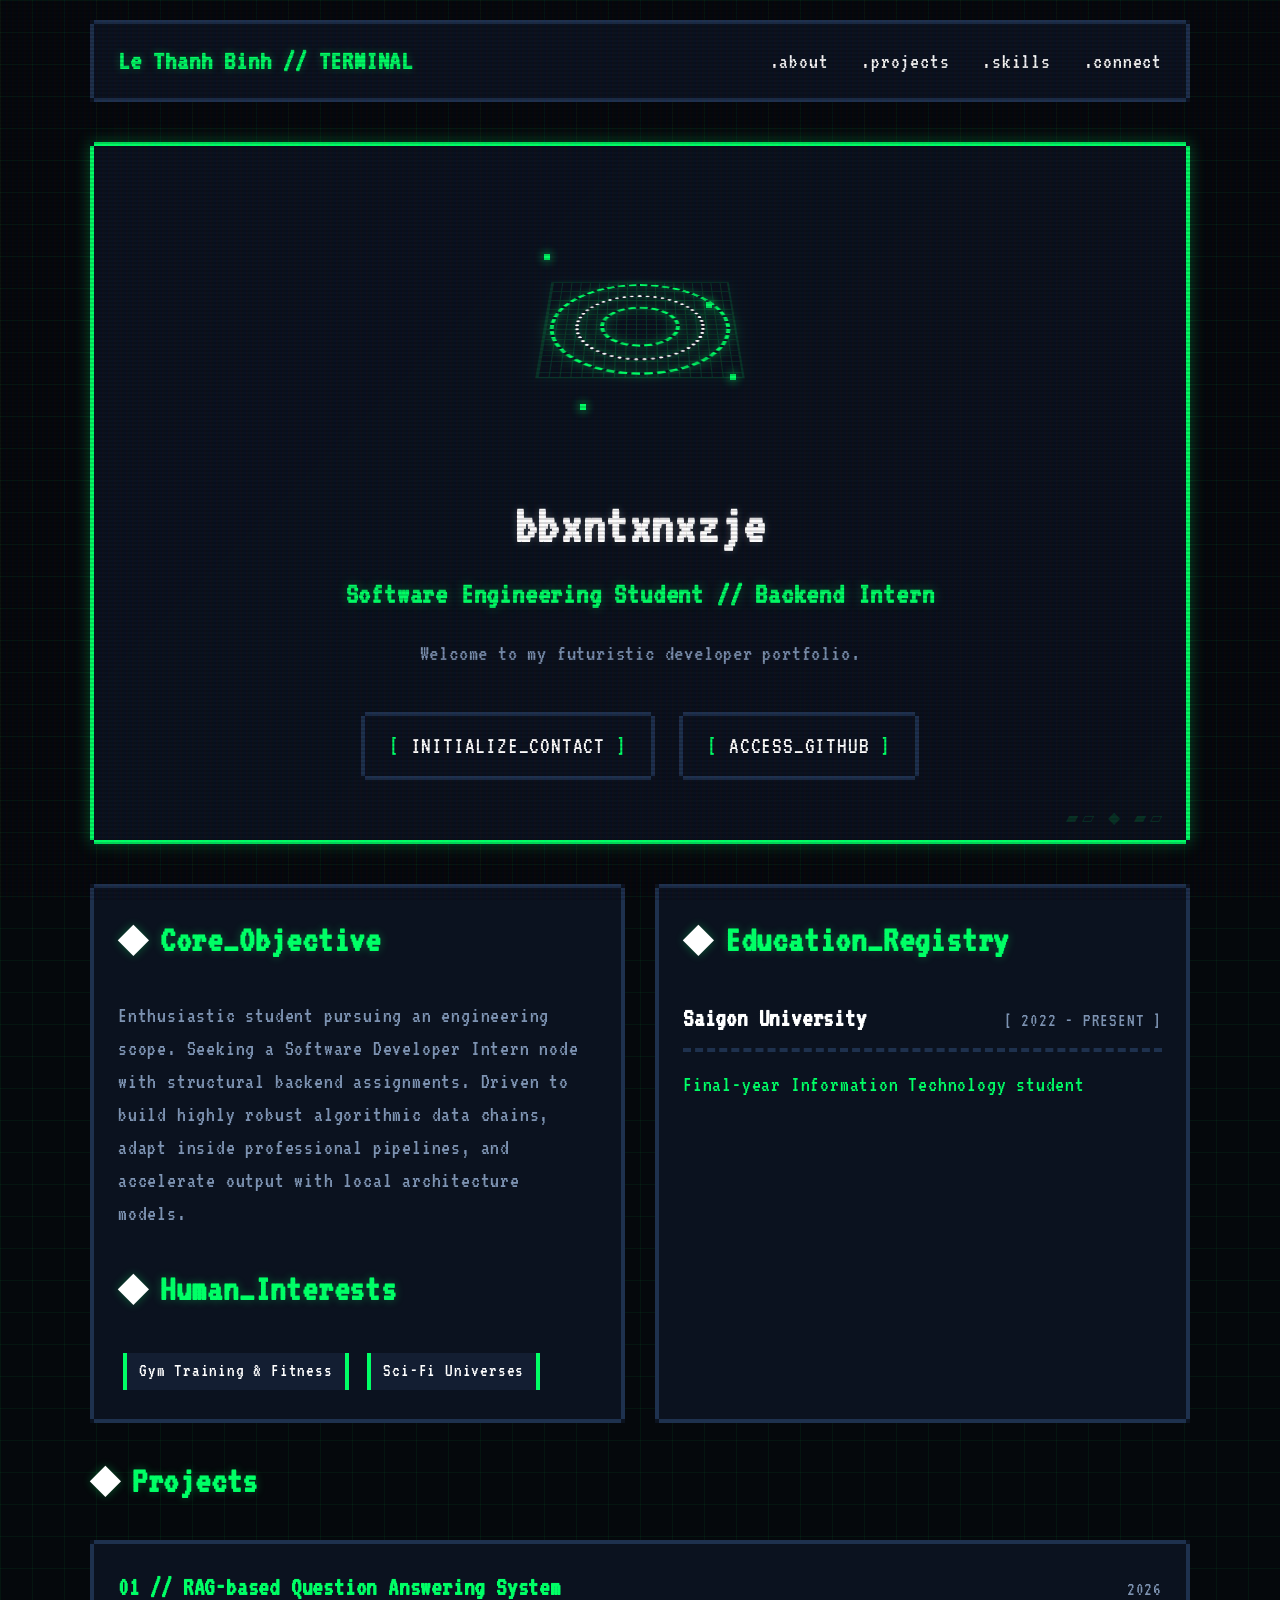
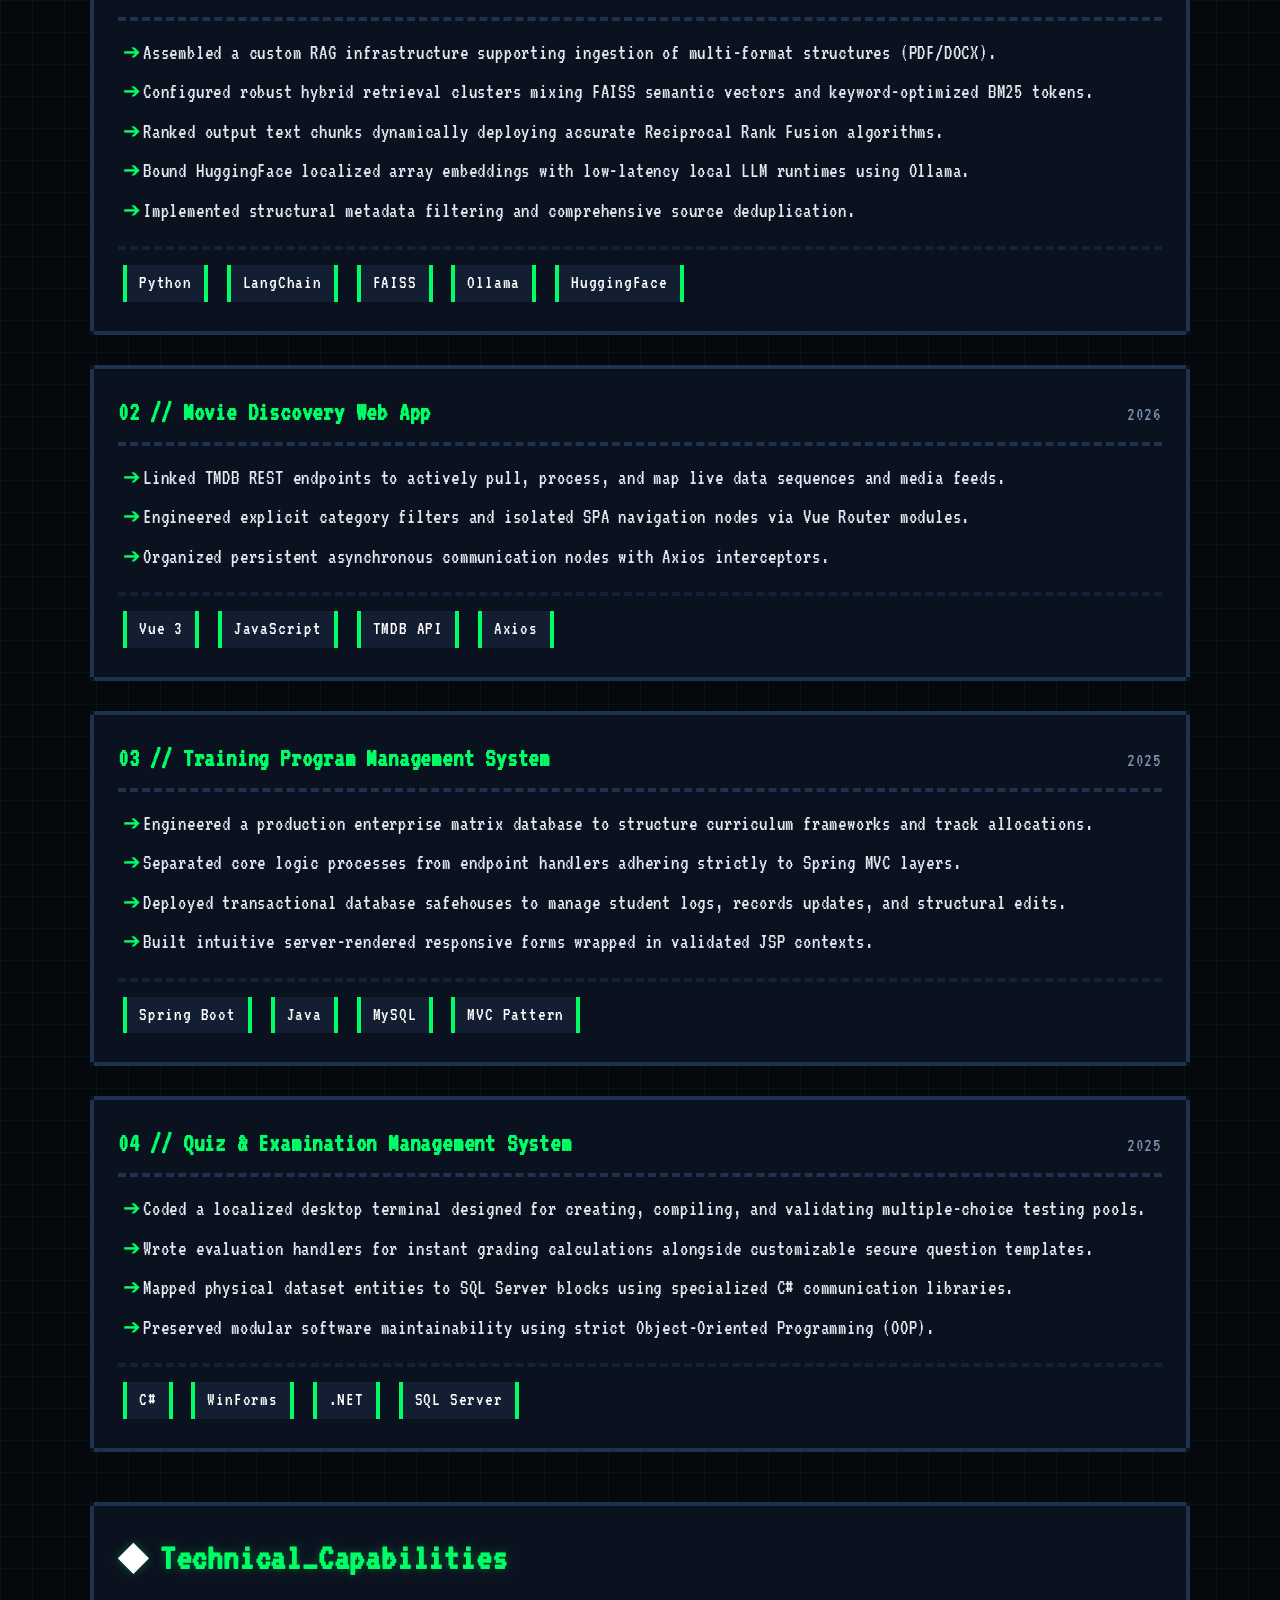
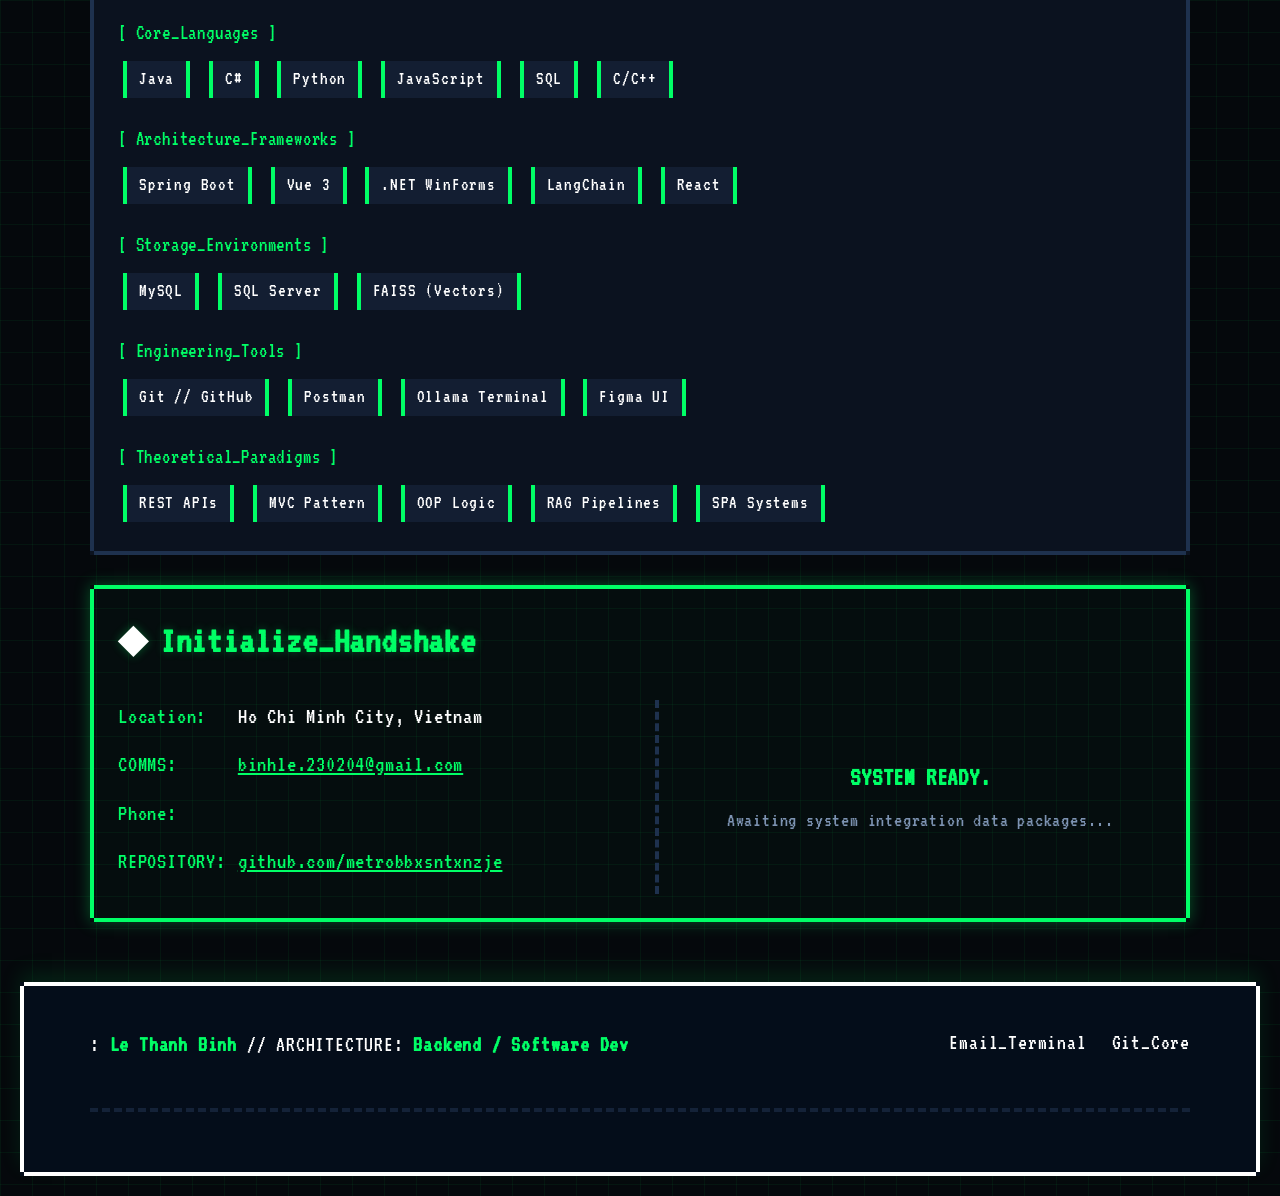
==== commit bcb7daf9: "new" ====
--- a/index.html
+++ b/index.html
@@ -3,21 +3,21 @@
 <head>
     <meta charset="UTF-8">
     <meta name="viewport" content="width=device-width, initial-scale=1.0">
-    <title>Le Thanh Binh | Portfolio</title>
+    <title>Le Thanh Binh | Sci-Fi Dev Terminal</title>
     <style>
-        /* --- PIXEL RESET & FONTS --- */
+        /* --- CORE CONFIGURATION & RETRO SCI-FI FONTS --- */
         @import url('https://fonts.googleapis.com/css2?family=VT323&display=swap');
 
         :root {
-            --bg-color: #0d1117;
-            --grid-color: #161b22;
-            --primary: #39da8a;
+            --bg-deep: #05080c;
+            --bg-surface: #0b121f;
+            --border-core: #1e314e;
             --primary-neon: #00ff66;
-            --text-main: #ffffff;
-            --text-muted: #8b949e;
-            --card-bg: #161b22;
-            --card-border: #30363d;
-            --pixel-size: 4px;
+            --primary-glow: rgba(0, 255, 102, 0.3);
+            --primary-dark: #0a3c20;
+            --text-pure: #ffffff;
+            --text-ghost: #7d93b2;
+            --alien-purple: #1a0f30;
         }
 
         * {
@@ -25,304 +25,700 @@
             margin: 0;
             padding: 0;
             font-family: 'VT323', monospace;
-            letter-spacing: 0.5px;
+            letter-spacing: 0.8px;
+        }
+
+        html {
+            scroll-behavior: smooth;
         }
 
         body {
-            background-color: var(--bg-color);
+            background-color: var(--bg-deep);
+            /* Lưới Cyberpunk ma trận kết hợp hiệu ứng quét ngang */
             background-image: 
-                linear-gradient(var(--grid-color) 1px, transparent 1px),
-                linear-gradient(90deg, var(--grid-color) 1px, transparent 1px);
-            background-size: 20px 20px;
-            color: var(--text-main);
-            font-size: 20px;
-            line-height: 1.4;
+                linear-gradient(rgba(0, 255, 102, 0.05) 1px, transparent 1px),
+                linear-gradient(90deg, rgba(0, 255, 102, 0.05) 1px, transparent 1px);
+            background-size: 32px 32px;
+            color: var(--text-pure);
+            font-size: 21px;
+            line-height: 1.5;
             padding: 20px;
+            position: relative;
+            overflow-x: hidden;
+        }
+
+        /* Scanline effect chạy dọc toàn màn hình tăng vibe hacker */
+        body::before {
+            content: " ";
+            display: block;
+            position: fixed;
+            top: 0; left: 0; bottom: 0; right: 0;
+            background: linear-gradient(rgba(18, 16, 16, 0) 50%, rgba(0, 0, 0, 0.25) 50%), linear-gradient(90deg, rgba(255, 0, 0, 0.06), rgba(0, 255, 0, 0.02), rgba(0, 0, 255, 0.06));
+            z-index: 99999;
+            opacity: 0.6;
+            pointer-events: none;
+            background-size: 100% 4px, 6px 100%;
         }
 
         .container {
-            max-width: 1000px;
+            max-width: 1100px;
             margin: 0 auto;
+            position: relative;
+            z-index: 2;
         }
 
         a {
-            color: var(--primary);
+            color: var(--primary-neon);
             text-decoration: none;
-        }
-
-        /* --- PIXEL ART UI COMPONENTS --- */
+            transition: all 0.2s steps(4);
+        }
+
+        /* --- UPGRADED ADVANCED PIXEL ART UI SPEC --- */
         
-        /* Pixel Border Effect */
-        .nes-border {
-            border: solid 4px var(--text-main);
+        /* Sci-Fi Pixel Border Module */
+        .alien-border {
+            border: solid 4px var(--text-pure);
             border-image: url("data:image/svg+xml,%3Csvg xmlns='http://www.w3.org/2000/svg' width='6' height='6'%3E%3Cpath d='M0 2h2v2H0zm2-2h2v2H2zm2 2h2v2H4zm-2 2h2v2H2z' fill='%23ffffff'/%3E%3C/svg%3E") 2 repeat;
-            position: relative;
-        }
-
-        .nes-border.theme-primary {
-            border-image: url("data:image/svg+xml,%3Csvg xmlns='http://www.w3.org/2000/svg' width='6' height='6'%3E%3Cpath d='M0 2h2v2H0zm2-2h2v2H2zm2 2h2v2H4zm-2 2h2v2H2z' fill='%2339da8a'/%3E%3C/svg%3E") 2 repeat;
-        }
-
-        .nes-border.theme-dark {
-            border-image: url("data:image/svg+xml,%3Csvg xmlns='http://www.w3.org/2000/svg' width='6' height='6'%3E%3Cpath d='M0 2h2v2H0zm2-2h2v2H2zm2 2h2v2H4zm-2 2h2v2H2z' fill='%2330363d'/%3E%3C/svg%3E") 2 repeat;
-        }
-
-        /* Pixel Button */
-        .pixel-btn {
+        }
+
+        .alien-border.neon-glow {
+            border-image: url("data:image/svg+xml,%3Csvg xmlns='http://www.w3.org/2000/svg' width='6' height='6'%3E%3Cpath d='M0 2h2v2H0zm2-2h2v2H2zm2 2h2v2H4zm-2 2h2v2H2z' fill='%2300ff66'/%3E%3C/svg%3E") 2 repeat;
+            box-shadow: 0 0 15px var(--primary-glow);
+        }
+
+        .alien-border.dark-tech {
+            border-image: url("data:image/svg+xml,%3Csvg xmlns='http://www.w3.org/2000/svg' width='6' height='6'%3E%3Cpath d='M0 2h2v2H0zm2-2h2v2H2zm2 2h2v2H4zm-2 2h2v2H2z' fill='%231e314e'/%3E%3C/svg%3E") 2 repeat;
+        }
+
+        /* Game UI Futuristic Buttons */
+        .pixel-btn-futuristic {
             display: inline-block;
-            position: relative;
-            padding: 10px 20px;
-            background: var(--card-bg);
-            color: var(--text-main);
+            padding: 12px 24px;
+            background: var(--bg-surface);
+            color: var(--text-pure);
+            font-size: 24px;
             text-transform: uppercase;
             cursor: pointer;
-            font-size: 24px;
-            margin: 10px 5px;
-            border: solid 4px var(--text-main);
-            border-image: url("data:image/svg+xml,%3Csvg xmlns='http://www.w3.org/2000/svg' width='6' height='6'%3E%3Cpath d='M0 2h2v2H0zm2-2h2v2H2zm2 2h2v2H4zm-2 2h2v2H2z' fill='%23ffffff'/%3E%3C/svg%3E") 2 repeat;
-        }
-
-        .pixel-btn:active {
-            transform: translateY(2px);
-        }
-
-        .pixel-btn.primary {
-            background: var(--primary);
-            color: var(--bg-color);
+            margin: 10px 8px;
+            position: relative;
+            border: solid 4px var(--border-core);
+            border-image: url("data:image/svg+xml,%3Csvg xmlns='http://www.w3.org/2000/svg' width='6' height='6'%3E%3Cpath d='M0 2h2v2H0zm2-2h2v2H2zm2 2h2v2H4zm-2 2h2v2H2z' fill='%231e314e'/%3E%3C/svg%3E") 2 repeat;
+        }
+
+        .pixel-btn-futuristic:hover {
+            color: var(--bg-deep);
+            background: var(--primary-neon);
             border-image: url("data:image/svg+xml,%3Csvg xmlns='http://www.w3.org/2000/svg' width='6' height='6'%3E%3Cpath d='M0 2h2v2H0zm2-2h2v2H2zm2 2h2v2H4zm-2 2h2v2H2z' fill='%2300ff66'/%3E%3C/svg%3E") 2 repeat;
-        }
-
-        .pixel-btn.primary:hover {
-            box-shadow: 0 0 10px var(--primary-neon);
-        }
-
-        /* Thẻ Tag Pixel */
-        .pixel-tag {
+            box-shadow: 0 0 20px var(--primary-neon);
+            transform: scale(1.05) translateY(-2px);
+        }
+
+        .pixel-btn-futuristic::before {
+            content: "[ ";
+            color: var(--primary-neon);
+        }
+        .pixel-btn-futuristic::after {
+            content: " ]";
+            color: var(--primary-neon);
+        }
+
+        /* Advanced Pixel Tag Chips */
+        .pixel-chip {
             display: inline-block;
-            padding: 2px 8px;
-            background: #21262d;
-            border: 2px solid var(--card-border);
-            color: var(--primary);
-            font-size: 18px;
-            margin: 4px;
-        }
-
-        /* Tiêu đề Section phong cách Arcade */
+            padding: 4px 12px;
+            background: rgba(30, 49, 78, 0.4);
+            border-left: 4px solid var(--primary-neon);
+            border-right: 4px solid var(--primary-neon);
+            color: var(--text-pure);
+            font-size: 19px;
+            margin: 5px;
+            position: relative;
+        }
+        
+        .pixel-chip:hover {
+            background: var(--primary-dark);
+            box-shadow: 0 0 8px var(--primary-neon);
+            color: var(--primary-neon);
+        }
+
+        /* Section Header Arcade Interface */
         .section-title {
-            font-size: 36px;
-            color: var(--primary);
-            margin-bottom: 25px;
+            font-size: 38px;
+            color: var(--primary-neon);
+            margin-bottom: 30px;
+            text-shadow: 0 0 10px var(--primary-glow);
             display: flex;
             align-items: center;
         }
         
         .section-title::before {
-            content: "> ";
-            margin-right: 10px;
-            color: var(--text-main);
-            animation: blink 0.8s infinite;
-        }
-
-        /* --- PURE CSS PIXEL ART AVATAR (Developer Character) --- */
-        .pixel-avatar {
-            width: 64px;
-            height: 64px;
+            content: "◆";
+            margin-right: 12px;
+            color: var(--text-pure);
+            animation: pulse-glow 1s infinite alternate;
+        }
+
+        /* --- 1. PREMIUM ALIEN TECH PIXEL ART AVATAR --- */
+        .avatar-container {
             position: relative;
-            transform: scale(2.5);
-            transform-origin: top center;
-            margin: 20px auto 40px auto;
-        }
-
-        /* Vẽ nhân vật bằng Box-shadow của 1 phần tử duy nhất */
-        .pixel-char {
+            width: 160px;
+            height: 180px;
+            margin: 20px auto 30px auto;
+        }
+
+        /* Hiệu ứng hào quang năng lượng xanh mặt sau (Green Energy Aura) */
+        .alien-aura {
+            position: absolute;
+            top: 50%; left: 50%;
+            transform: translate(-50%, -50%);
+            width: 120px; height: 120px;
+            background: radial-gradient(circle, rgba(0,255,102,0.4) 0%, transparent 70%);
+            filter: blur(8px);
+            animation: pulse-glow 2s infinite alternate;
+            z-index: 1;
+        }
+
+        /* Vẽ nhân vật bằng Box-shadow đa lớp từ 1 pixel nguyên tử */
+        .pixel-alien-char {
             width: 4px;
             height: 4px;
             background: transparent;
+            position: absolute;
+            z-index: 3;
+            transform: scale(2.5);
+            transform-origin: top left;
+            /* Bản đồ ma trận màu vẽ Alien Futuristic Hacker */
             box-shadow:
-                /* Tóc đen/xám */
-                16px 4px #21262d, 20px 4px #21262d, 24px 4px #21262d, 28px 4px #21262d,
-                12px 8px #21262d, 16px 8px #444, 20px 8px #444, 24px 8px #444, 28px 8px #444, 32px 8px #21262d,
-                12px 12px #21262d, 16px 12px #444, 20px 12px #ffddb3, 24px 12px #ffddb3, 28px 12px #444, 32px 12px #21262d,
-                /* Mắt kính xanh Neon của Coder */
-                12px 16px #21262d, 16px 16px #00ff66, 20px 16px #00ff66, 24px 16px #21262d, 28px 16px #00ff66, 32px 16px #00ff66, 36px 16px #21262d,
-                /* Khuôn mặt */
-                12px 20px #21262d, 16px 20px #ffddb3, 20px 20px #ffddb3, 24px 20px #ffddb3, 28px 20px #ffddb3, 32px 20px #ffddb3, 36px 20px #21262d,
-                16px 24px #21262d, 20px 24px #ffddb3, 24px 24px #ffddb3, 28px 24px #ffddb3, 32px 24px #21262d,
-                /* Áo Hoodie màu Xanh Lá */
-                16px 28px #39da8a, 20px 28px #39da8a, 24px 28px #161b22, 28px 28px #39da8a, 32px 28px #39da8a,
-                12px 32px #39da8a, 16px 32px #39da8a, 20px 32px #39da8a, 24px 32px #39da8a, 28px 32px #39da8a, 32px 32px #39da8a, 36px 32px #39da8a,
-                8px 36px #21262d, 12px 36px #39da8a, 16px 36px #39da8a, 20px 36px #39da8a, 24px 36px #39da8a, 28px 36px #39da8a, 32px 36px #39da8a, 36px 36px #39da8a, 40px 36px #21262d,
-                8px 40px #21262d, 12px 40px #1f6b43, 16px 40px #39da8a, 20px 40px #39da8a, 24px 40px #39da8a, 28px 40px #39da8a, 32px 40px #39da8a, 36px 40px #1f6b43, 40px 40px #21262d,
-                /* Quần và chân */
-                12px 44px #21262d, 16px 44px #21262d, 32px 44px #21262d, 36px 44px #21262d,
-                12px 48px #ffddb3, 36px 48px #ffddb3;
-            animation: float 3s ease-in-out infinite;
-        }
-
-        /* --- LAYOUT SECTIONS --- */
-
-        /* Header / Navbar Nav */
-        header {
-            display: flex;
-            justify-content: space-between;
-            align-items: center;
-            padding: 15px;
-            background: var(--card-bg);
-            margin-bottom: 40px;
-        }
-
-        .logo {
-            font-size: 28px;
-            font-weight: bold;
-            color: var(--primary);
-        }
-
-        .nav-links a {
-            margin-left: 20px;
-            color: var(--text-main);
-        }
-        .nav-links a:hover {
-            color: var(--primary);
-            text-decoration: underline;
-        }
-
-        /* Hero Section */
+                /* Mũ trùm Cyber Suit (Xám sẫm & Đen) */
+                16px 4px #121824, 20px 4px #121824, 24px 4px #121824, 28px 4px #121824,
+                12px 8px #121824, 16px 8px #223147, 20px 8px #223147, 24px 8px #223147, 28px 8px #223147, 32px 8px #121824,
+                12px 12px #121824, 16px 12px #223147, 20px 12px #0a3c20, 24px 12px #0a3c20, 28px 12px #223147, 32px 12px #121824,
+                /* Hệ thống kính lọc/Mắt phát sáng xanh Neon (Glowing Green Eyes) */
+                8px 16px #121824, 12px 16px #00ff66, 16px 16px #00ff66, 20px 16px #121824, 24px 16px #121824, 28px 16px #00ff66, 32px 16px #00ff66, 36px 16px #121824,
+                /* Da cơ thể người ngoài hành tinh (Alien Pale Skin / Light Aqua-Green) */
+                12px 20px #121824, 16px 20px #7efcb3, 20px 20px #7efcb3, 24px 20px #7efcb3, 28px 20px #7efcb3, 32px 20px #7efcb3, 36px 20px #121824,
+                16px 24px #121824, 20px 24px #7efcb3, 24px 24px #121824, 28px 24px #7efcb3, 32px 24px #121824,
+                /* Giáp Cyber Suit nâng cao tích hợp lõi năng lượng lớn ở ngực */
+                16px 28px #121824, 20px 28px #223147, 24px 28px #00ff66, 28px 28px #223147, 32px 28px #121824,
+                12px 32px #223147, 16px 32px #223147, 20px 32px #00ff66, 24px 32px #00ff66, 28px 32px #00ff66, 32px 32px #223147, 36px 32px #223147,
+                /* Cánh tay trái đeo đồng hồ công nghệ tương tự Omnitrix (Futuristic Core Core Watch) */
+                8px 36px #121824, 12px 36px #00ff66, 16px 36px #223147, 20px 36px #223147, 24px 36px #223147, 28px 36px #223147, 32px 36px #223147, 36px 36px #121824,
+                8px 40px #121824, 12px 40px #00ff66, 16px 40px #121824, 20px 40px #121824, 24px 40px #121824, 28px 40px #121824, 32px 40px #121824, 36px 40px #121824;
+            animation: floating-char 3.5s ease-in-out infinite;
+        }
+
+        /* Các hạt năng lượng bay lơ lửng xung quanh nhân vật (Pixel Energy Particles) */
+        .energy-particle {
+            position: absolute;
+            width: 4px;
+            height: 4px;
+            background: var(--primary-neon);
+            box-shadow: 0 0 6px var(--primary-neon);
+            z-index: 2;
+        }
+        .ep-1 { top: 20px; left: 10px; animation: float-p 4s infinite linear; }
+        .ep-2 { top: 80px; right: 15px; animation: float-p 3s infinite linear 1s; }
+        .ep-3 { bottom: 30px; left: 30px; animation: float-p 5s infinite linear 0.5s; }
+
+        /* --- 2. UPGRADED HERO SECTION --- */
         .hero {
             display: flex;
             flex-direction: column;
             align-items: center;
             text-align: center;
-            padding: 40px 20px;
-            background: var(--card-bg);
+            padding: 50px 30px;
+            background: linear-gradient(135deg, var(--bg-surface) 0%, rgba(11, 18, 31, 0.8) 100%);
             margin-bottom: 40px;
+            position: relative;
+            overflow: hidden;
+        }
+
+        /* Biểu tượng Alien trôi nổi ẩn sau nền cánh */
+        .hero::after {
+            content: "▰▱ ◆ ▰▱";
+            position: absolute;
+            bottom: 10px;
+            right: 20px;
+            font-size: 16px;
+            color: rgba(0, 255, 102, 0.15);
+            letter-spacing: 4px;
         }
 
         .hero h1 {
-            font-size: 48px;
+            font-size: 54px;
+            color: var(--text-pure);
+            text-shadow: 0 0 8px rgba(255, 255, 255, 0.2);
             margin-bottom: 5px;
-            color: var(--text-main);
         }
 
         .hero h2 {
+            font-size: 30px;
+            color: var(--primary-neon);
+            text-shadow: 0 0 12px var(--primary-glow);
+            margin-bottom: 20px;
+        }
+
+        .hero p {
+            max-width: 680px;
+            color: var(--text-ghost);
+            font-size: 23px;
+            margin-bottom: 30px;
+        }
+
+        /* --- NAVIGATION SYSTEM --- */
+        header {
+            display: flex;
+            justify-content: space-between;
+            align-items: center;
+            padding: 16px 24px;
+            background: var(--bg-surface);
+            margin-bottom: 40px;
+        }
+
+        .logo {
             font-size: 28px;
-            color: var(--primary);
-            margin-bottom: 15px;
-        }
-
-        .hero p {
-            max-width: 600px;
-            color: var(--text-muted);
+            font-weight: bold;
+            color: var(--primary-neon);
+            text-shadow: 0 0 8px var(--primary-glow);
+        }
+
+        .nav-links a {
+            margin-left: 24px;
+            color: var(--text-pure);
             font-size: 22px;
-            margin-bottom: 25px;
-        }
-
-        /* Generic Layout & Section Management */
-        section {
-            margin-bottom: 50px;
-        }
-
+        }
+        .nav-links a:hover {
+            color: var(--primary-neon);
+            text-shadow: 0 0 6px var(--primary-neon);
+        }
+
+        /* --- MAIN CARDS & GRID LAYOUT --- */
         .grid-2col {
             display: grid;
             grid-template-columns: 1fr 1fr;
-            gap: 25px;
-        }
-
-        /* Cards Layout */
+            gap: 30px;
+        }
+
+        section {
+            margin-bottom: 50px;
+        }
+
+        /* 4. UI Style Nâng Cấp: Project Cards */
         .pixel-card {
-            background: var(--card-bg);
-            padding: 20px;
-            margin-bottom: 25px;
+            background: var(--bg-surface);
+            padding: 24px;
+            margin-bottom: 30px;
+            transition: transform 0.3s steps(4), box-shadow 0.3s steps(4), border-color 0.3s steps(4);
+        }
+
+        .pixel-card:hover {
+            transform: translateY(-6px);
+            border-image: url("data:image/svg+xml,%3Csvg xmlns='http://www.w3.org/2000/svg' width='6' height='6'%3E%3Cpath d='M0 2h2v2H0zm2-2h2v2H2zm2 2h2v2H4zm-2 2h2v2H2z' fill='%2300ff66'/%3E%3C/svg%3E") 2 repeat;
+            box-shadow: 0 10px 20px rgba(0, 255, 102, 0.15), inset 0 0 12px rgba(0, 255, 102, 0.05);
         }
 
         .card-header {
             display: flex;
             justify-content: space-between;
             align-items: baseline;
-            border-bottom: 4px dashed var(--card-border);
-            padding-bottom: 8px;
-            margin-bottom: 12px;
+            border-bottom: 4px dashed var(--border-core);
+            padding-bottom: 10px;
+            margin-bottom: 16px;
         }
 
         .card-title {
             font-size: 26px;
-            color: var(--primary);
+            color: var(--primary-neon);
+            font-weight: bold;
         }
 
         .card-date {
-            font-size: 18px;
-            color: var(--text-muted);
+            font-size: 19px;
+            color: var(--text-ghost);
         }
 
         .card-body ul {
             list-style: none;
-            padding-left: 15px;
+            padding-left: 5px;
+        }
+
+        .card-body ul li {
+            margin-bottom: 8px;
+            position: relative;
+            padding-left: 20px;
+            color: #e2e8f0;
         }
 
         .card-body ul li::before {
-            content: "* ";
-            color: var(--primary);
-            font-weight: bold;
+            content: "➔";
+            position: absolute;
+            left: 0;
+            color: var(--primary-neon);
         }
 
         .card-tags {
-            margin-top: 15px;
-        }
-
-        /* Contact Details & Info */
+            margin-top: 20px;
+            padding-top: 10px;
+            border-top: 4px dashed rgba(30, 49, 78, 0.5);
+        }
+
+        /* Info Display System */
         .info-list {
             list-style: none;
         }
         .info-list li {
-            margin-bottom: 12px;
+            margin-bottom: 14px;
+            font-size: 23px;
+        }
+        .info-list span {
+            color: var(--primary-neon);
+            display: inline-block;
+            width: 110px;
+        }
+
+        /* --- 3. PREMIUM READABLE FOOTER --- */
+        footer {
+            background-color: #040d1a;
+            border-top: 4px solid var(--primary-neon);
+            box-shadow: 0 -10px 20px rgba(0, 255, 102, 0.1);
+            padding: 40px 20px;
+            margin-top: 60px;
+            position: relative;
+        }
+
+        .footer-wrapper {
+            max-width: 1100px;
+            margin: 0 auto;
+            display: flex;
+            justify-content: space-between;
+            align-items: center;
+            flex-wrap: wrap;
+            gap: 20px;
+        }
+
+        .footer-info {
+            color: var(--text-pure);
             font-size: 22px;
         }
-        .info-list span {
-            color: var(--primary);
-            display: inline-block;
-            width: 100px;
-        }
-
-        footer {
+
+        .footer-info span {
+            color: var(--primary-neon);
+            font-weight: bold;
+        }
+
+        .footer-nav {
+            display: flex;
+            gap: 25px;
+        }
+
+        .footer-nav a {
+            color: #ffffff;
+            font-size: 22px;
+            border-bottom: 2px solid transparent;
+            padding-bottom: 2px;
+        }
+
+        .footer-nav a:hover {
+            color: var(--primary-neon);
+            border-bottom: 2px solid var(--primary-neon);
+            text-shadow: 0 0 8px var(--primary-neon);
+        }
+
+        .footer-credits {
+            width: 100%;
             text-align: center;
-            padding: 30px 0;
-            color: var(--text-muted);
-            border-top: 4px dashed var(--card-border);
+            margin-top: 25px;
+            padding-top: 20px;
+            border-top: 4px dashed rgba(30, 49, 78, 0.6);
+            color: var(--text-ghost);
             font-size: 18px;
         }
-
-        /* --- ANIMATIONS & KEYFRAMES --- */
-        @keyframes blink {
-            0%, 100% { opacity: 1; }
-            50% { opacity: 0; }
-        }
-
-        @keyframes float {
-            0%, 100% { transform: translateY(0px); }
-            50% { transform: translateY(-4px); }
-        }
-
-        /* --- RESPONSIVE MEDIA QUERIES --- */
+        /* --- ADVANCED 3D ENGINE & MATRIX AURA SYSTEM --- */
+.avatar-container {
+    position: relative;
+    width: 240px;
+    height: 240px;
+    margin: 10px auto 40px auto;
+    perspective: 1000px; /* Thiết lập chiều sâu phối cảnh 3D */
+    display: flex;
+    justify-content: center;
+    align-items: center;
+}
+
+/* Hệ thống hào quang năng lượng 3D (.alien-aura nâng cấp) */
+.alien-aura-system {
+    position: absolute;
+    width: 100%;
+    height: 100%;
+    transform-style: preserve-3d;
+    transform: rotateX(60deg) rotateZ(0deg);
+    animation: aura-system-rotate 12s linear infinite;
+    z-index: 1;
+}
+
+/* Lưới tọa độ ma trận thu nhỏ dưới chân nhân vật */
+.matrix-grid-floor {
+    position: absolute;
+    top: 10%; left: 10%; width: 80%; height: 80%;
+    background-image: 
+        linear-gradient(var(--primary-neon) 1px, transparent 1px),
+        linear-gradient(90deg, var(--primary-neon) 1px, transparent 1px);
+    background-size: 10px 10px;
+    opacity: 0.15;
+    border: 2px solid var(--primary-neon);
+    box-shadow: 0 0 15px var(--primary-glow);
+}
+
+/* Các vòng năng lượng xoay đồng tâm lệch trục tạo chiều sâu */
+.energy-ring {
+    position: absolute;
+    border: 4px dashed var(--primary-neon);
+    border-radius: 50%;
+    top: 50%; left: 50%;
+    transform: translate(-50%, -50%);
+    box-shadow: 0 0 15px var(--primary-glow), inset 0 0 15px var(--primary-glow);
+}
+.ring-outer {
+    width: 180px; height: 180px;
+    animation: spin-ring 6s linear infinite;
+}
+.ring-middle {
+    width: 130px; height: 130px;
+    border-color: #ffffff;
+    border-style: dotted;
+    animation: spin-ring-reverse 4s linear infinite;
+}
+.ring-inner {
+    width: 80px; height: 80px;
+    animation: spin-ring 2s linear infinite;
+}
+
+/* Sóng xung kích năng lượng phát tán theo chu kỳ */
+.pulse-wave {
+    position: absolute;
+    top: 50%; left: 50%;
+    width: 20px; height: 20px;
+    border: 4px solid var(--primary-neon);
+    border-radius: 50%;
+    transform: translate(-50%, -50%) translateZ(0);
+    opacity: 0;
+    animation: wave-expand 3s steps(8) infinite;
+}
+
+/* --- CINEMATIC TRANSFORMATION ENGINE --- */
+.pixel-avatar-wrapper3d {
+    position: relative;
+    width: 64px;
+    height: 64px;
+    transform-style: preserve-3d;
+    transform: scale(2.6) translateZ(20px); /* Đẩy nhân vật lên cao so với luồng aura nền */
+    z-index: 3;
+    animation: avatar-float 4s ease-in-out infinite;
+}
+
+/* Khung xương cơ bản cho các trạng thái nhân vật */
+.char-state {
+    position: absolute;
+    width: 4px;
+    height: 4px;
+    background: transparent;
+    opacity: 0;
+    transform-origin: top left;
+}
+
+/* FORM 0: Bản thể Coder thông thường (0s -> 6s) */
+.human-dev-form {
+    animation: form-human-loop 18s steps(1) infinite;
+    box-shadow:
+        /* Tóc đen */
+        16px 4px #121824, 20px 4px #121824, 24px 4px #121824, 28px 4px #121824,
+        12px 8px #121824, 16px 8px #2d3748, 20px 8px #2d3748, 24px 8px #2d3748, 28px 8px #2d3748, 32px 8px #121824,
+        12px 12px #121824, 16px 12px #2d3748, 20px 12px #ffddb3, 24px 12px #ffddb3, 28px 12px #2d3748, 32px 12px #121824,
+        /* Kính thường */
+        8px 16px #121824, 12px 16px #4a5568, 16px 16px #4a5568, 20px 16px #121824, 24px 16px #121824, 28px 16px #4a5568, 32px 16px #4a5568, 36px 16px #121824,
+        /* Diện mạo */
+        12px 20px #121824, 16px 20px #ffddb3, 20px 20px #ffddb3, 24px 20px #ffddb3, 28px 20px #ffddb3, 32px 20px #ffddb3, 36px 20px #121824,
+        /* Áo khoác sẫm */
+        16px 28px #121824, 20px 28px #1a202c, 24px 28px #4a5568, 28px 28px #1a202c, 32px 28px #121824,
+        12px 32px #1a202c, 16px 32px #1a202c, 20px 32px #1a202c, 24px 32px #1a202c, 28px 32px #1a202c, 32px 32px #1a202c, 36px 32px #1a202c,
+        /* Lõi tắt năng lượng (Xám tắt) */
+        24px 32px #2d3748;
+}
+
+/* FORM 1: Cyber Alien Form (6s -> 12s) - Giáp đen, Kính năng lượng, Vòng sáng hộ thân */
+.cyber-alien-form {
+    animation: form-cyber-loop 18s steps(1) infinite;
+    /* Tích hợp hiệu ứng Hologram nhiễu sọc bằng bộ lọc filter */
+    filter: drop-shadow(0 0 4px var(--primary-glow));
+    box-shadow:
+        /* Mũ bảo hộ công nghệ cao */
+        16px 4px #000, 20px 4px #05080c, 24px 4px #05080c, 28px 4px #000,
+        12px 8px #000, 16px 8px #121824, 20px 8px #00ff66, 24px 8px #00ff66, 28px 8px #121824, 32px 8px #000,
+        /* Kính Visor quét dữ liệu phát sáng xanh mạnh (Energy Visor) */
+        8px 16px #000, 12px 16px #00ff66, 16px 16px #00ff66, 20px 16px #00ff66, 24px 16px #00ff66, 28px 16px #00ff66, 32px 16px #00ff66, 36px 16px #000,
+        /* Da Alien nhạt */
+        12px 20px #000, 16px 20px #7efcb3, 20px 20px #121824, 24px 20px #121824, 28px 20px #121824, 32px 20px #7efcb3, 36px 20px #000,
+        /* Bộ khung Cyber Suit tích hợp đường chỉ năng lượng (Glowing Lines) */
+        16px 28px #000, 20px 28px #121824, 24px 28px #00ff66, 28px 28px #121824, 32px 28px #000,
+        12px 32px #121824, 16px 32px #00ff66, 20px 32px #121824, 24px 32px #121824, 28px 32px #121824, 32px 32px #00ff66, 36px 32px #121824,
+        8px 36px #000, 12px 36px #121824, 16px 36px #121824, 20px 36px #00ff66, 24px 36px #00ff66, 28px 36px #00ff66, 32px 36px #121824, 36px 36px #121824, 40px 36px #000;
+}
+
+/* FORM 2: Plasma Tech Form (12s -> 18s) - Khối Plasma trắng, cấu trúc bán trong suốt cao cấp */
+.plasma-tech-form {
+    animation: form-plasma-loop 18s steps(1) infinite;
+    filter: drop-shadow(0 0 8px var(--primary-neon));
+    box-shadow:
+        /* Mũ bảo hộ Plasma trắng tinh khiết */
+        16px 4px #fff, 20px 4px #ffffff, 24px 4px #ffffff, 28px 4px #fff,
+        12px 8px #fff, 16px 8px #e2e8f0, 20px 8px #00ff66, 24px 8px #00ff66, 28px 8px #e2e8f0, 32px 8px #fff,
+        /* Hệ thống mắt kép phát sáng cường độ cao */
+        8px 16px #121824, 12px 16px #ffffff, 16px 16px #00ff66, 20px 16px #ffffff, 24px 16px #ffffff, 28px 16px #00ff66, 32px 16px #ffffff, 36px 16px #121824,
+        /* Các mảng Plasma liên kết */
+        12px 20px #fff, 16px 20px #00ff66, 20px 20px #ffffff, 24px 20px #00ff66, 28px 20px #ffffff, 32px 20px #00ff66, 36px 20px #fff,
+        /* Thân lõi Plasma cường hóa tốc độ xung lực */
+        16px 28px #ffffff, 20px 28px #00ff66, 24px 28px #ffffff, 28px 28px #00ff66, 32px 28px #ffffff,
+        12px 32px #ffffff, 16px 32px #ffffff, 20px 32px #00ff66, 24px 32px #ffffff, 28px 32px #00ff66, 32px 32px #ffffff, 36px 32px #ffffff;
+}
+
+/* Chớp sáng lượng tử khi kích hoạt xoay vòng thiết bị (Transformation Flash) */
+.quantum-flash {
+    position: absolute;
+    top: -10px; left: -10px; width: 80px; height: 80px;
+    background: #ffffff;
+    box-shadow: 0 0 40px #ffffff, 0 0 80px var(--primary-neon);
+    opacity: 0;
+    z-index: 10;
+    pointer-events: none;
+    animation: flash-trigger 18s steps(1) infinite;
+}
+
+/* Khối điều hướng hạt số lập phương trôi nổi bao quanh không gian nhân vật */
+.digital-particles {
+    position: absolute;
+    width: 100%; height: 100%;
+    transform-style: preserve-3d;
+    z-index: 2;
+    pointer-events: none;
+}
+.cube-particle {
+    position: absolute;
+    width: 6px; height: 6px;
+    background: var(--primary-neon);
+    box-shadow: 0 0 10px var(--primary-neon);
+}
+.cp-1 { top: 20%; left: 10%; animation: orbit-particle-a 6s infinite linear; }
+.cp-2 { top: 70%; right: 10%; animation: orbit-particle-b 5s infinite linear; }
+.cp-3 { bottom: 15%; left: 25%; animation: orbit-particle-a 7s infinite linear 1s; }
+.cp-4 { top: 40%; right: 20%; animation: orbit-particle-b 4s infinite linear 1.5s; }
+
+
+/* --- HARDCORE SCI-FI ENGINE KEYFRAMES --- */
+
+/* Quản lý thời gian hiển thị đồng bộ giữa 3 dạng thức */
+@keyframes form-human-loop {
+    0%, 33.33% { opacity: 1; filter: none; }
+    33.34%, 100% { opacity: 0; }
+}
+@keyframes form-cyber-loop {
+    0%, 33.33% { opacity: 0; }
+    33.34%, 66.66% { opacity: 1; animation: glitch-flicker 0.4s infinite; }
+    66.67%, 100% { opacity: 0; }
+}
+@keyframes form-plasma-loop {
+    0%, 66.66% { opacity: 0; }
+    66.67%, 98% { opacity: 1; }
+    99%, 100% { opacity: 0; }
+}
+
+/* Kích hoạt tia chớp chói đỉnh điểm tại điểm giao thoa thời gian (6s và 12s) */
+@keyframes flash-trigger {
+    0% { opacity: 0; }
+    31% { opacity: 0; transform: scale(0.5); }
+    33% { opacity: 1; transform: scale(2.5); } /* Chuyển giao sang Cyber Form */
+    35% { opacity: 0; }
+    64% { opacity: 0; transform: scale(0.5); }
+    66% { opacity: 1; transform: scale(2.5); } /* Chuyển giao sang Plasma Form */
+    68% { opacity: 0; }
+    96% { opacity: 0; }
+    98% { opacity: 1; transform: scale(2.5); } /* Trở về thực thể Human */
+    100% { opacity: 0; }
+}
+
+/* Hiệu ứng trôi nổi cân bằng chiều sâu trong trục tọa độ Z */
+@keyframes avatar-float {
+    0%, 100% { transform: scale(2.6) translateY(0px) translateZ(20px); }
+    50% { transform: scale(2.6) translateY(-8px) translateZ(35px); }
+}
+
+/* Điều tốc góc nghiêng của hệ thống đĩa Aura phẳng */
+@keyframes aura-system-rotate {
+    0% { transform: rotateX(65deg) rotateZ(0deg); }
+    100% { transform: rotateX(65deg) rotateZ(360deg); }
+}
+
+@keyframes spin-ring {
+    0% { transform: translate(-50%, -50%) rotate(0deg); }
+    100% { transform: translate(-50%, -50%) rotate(360deg); }
+}
+@keyframes spin-ring-reverse {
+    0% { transform: translate(-50%, -50%) rotate(360deg); }
+    100% { transform: translate(-50%, -50%) rotate(0deg); }
+}
+
+/* Sóng xung kích lan tỏa dứt khoát góc cạnh */
+@keyframes wave-expand {
+    0% { width: 40px; height: 40px; opacity: 1; }
+    100% { width: 220px; height: 220px; opacity: 0; }
+}
+
+/* Quỹ đạo chuyển dịch lập phương giả lập không gian 3D */
+@keyframes orbit-particle-a {
+    0% { transform: translateY(0) translateZ(0px) scale(1); opacity: 0; }
+    50% { opacity: 1; var(--primary-neon); }
+    100% { transform: translateY(-120px) translateZ(50px) scale(0.2); opacity: 0; }
+}
+@keyframes orbit-particle-b {
+    0% { transform: translateX(0) translateY(0) translateZ(-20px); opacity: 0; }
+    50% { opacity: 1; background: #ffffff; }
+    100% { transform: translateX(-40px) translateY(-140px) translateZ(60px); opacity: 0; }
+}
+
+/* Hiệu ứng răng cưa nhiễu sọc đặc trưng của các luồng phát Hologram */
+@keyframes glitch-flicker {
+    0%, 100% { filter: skewX(0deg) contrast(1); }
+    50% { filter: skewX(3deg) contrast(1.2) brightness(1.1); opacity: 0.95; }
+}
+
+        /* --- ADVANCED KEYFRAMES ANIMATIONS --- */
+        @keyframes floating-char {
+            0% { transform: scale(2.5) translateY(0px); }
+            50% { transform: scale(2.5) translateY(-5px); }
+            100% { transform: scale(2.5) translateY(0px); }
+        }
+
+        @keyframes pulse-glow {
+            0% { opacity: 0.6; box-shadow: 0 0 10px rgba(0, 255, 102, 0.2); }
+            100% { opacity: 1; box-shadow: 0 0 25px rgba(0, 255, 102, 0.5); }
+        }
+
+        @keyframes float-p {
+            0% { transform: translateY(0) scale(1); opacity: 0; }
+            50% { opacity: 1; }
+            100% { transform: translateY(-25px) scale(0.5); opacity: 0; }
+        }
+
+        /* --- BREAKPOINT COMPATIBILITY --- */
         @media (max-width: 768px) {
-            body {
-                padding: 10px;
-            }
-            .grid-2col {
-                grid-template-columns: 1fr;
-            }
-            header {
-                flex-direction: column;
-                gap: 15px;
-            }
-            .nav-links a {
-                margin: 0 10px;
-            }
-            .hero h1 {
-                font-size: 38px;
-            }
-            .card-header {
-                flex-direction: column;
-                align-items: flex-start;
-            }
+            body { padding: 8px; }
+            .grid-2col { grid-template-columns: 1fr; gap: 20px; }
+            header { flex-direction: column; gap: 15px; text-align: center; }
+            .nav-links a { margin: 0 10px; font-size: 20px; }
+            .hero h1 { font-size: 40px; }
+            .hero h2 { font-size: 24px; }
+            .card-header { flex-direction: column; align-items: flex-start; gap: 4px; }
+            .footer-wrapper { flex-direction: column; text-align: center; }
+            .footer-nav { justify-content: center; }
         }
     </style>
 </head>
@@ -330,216 +726,253 @@
 
     <div class="container">
         
-        <!-- HEADER INTERFACE -->
-        <header class="nes-border theme-dark">
-            <div class="logo">LTB_OS v1.0.0</div>
+        <!-- HEADER MODULE -->
+        <header class="alien-border dark-tech">
+            <div class="logo">Le Thanh Binh // TERMINAL</div>
             <nav class="nav-links">
-                <a href="#about">/About</a>
-                <a href="#projects">/Projects</a>
-                <a href="#skills">/Skills</a>
-                <a href="#contact">/Contact</a>
+                <a href="#about">.about</a>
+                <a href="#projects">.projects</a>
+                <a href="#skills">.skills</a>
+                <a href="#contact">.connect</a>
             </nav>
         </header>
 
-        <!-- HERO SECTION -->
-        <section class="hero nes-border theme-primary">
-            <!-- Nhân vật Pixel đại diện -->
-            <div class="pixel-avatar">
-                <div class="pixel-char"></div>
-            </div>
+        <!-- 2 & 3. HERO SECTION WITH ALIEN GLOW & MATRIX GRID -->
+        <section class="hero alien-border neon-glow">
+            <!-- Alien Premium Tech Character -->
+            <!-- ADVANCED 3D ALIEN TECH TRANSFORMATION ENGINE -->
+<div class="avatar-container">
+    <!-- Khối nền hào quang đa lớp & Vòng xoay năng lượng 3D -->
+    <div class="alien-aura-system">
+        <div class="matrix-grid-floor"></div>
+        <div class="energy-ring ring-outer"></div>
+        <div class="energy-ring ring-middle"></div>
+        <div class="energy-ring ring-inner"></div>
+        <div class="pulse-wave"></div>
+    </div>
+    
+    <!-- Hệ thống hạt hạt năng lượng kỹ thuật số hạt trôi nổi -->
+    <div class="digital-particles">
+        <div class="cube-particle cp-1"></div>
+        <div class="cube-particle cp-2"></div>
+        <div class="cube-particle cp-3"></div>
+        <div class="cube-particle cp-4"></div>
+    </div>
+
+    <!-- Khối nhân vật tích hợp chuỗi chuyển hóa Form (Cinematic Matrix) -->
+    <div class="pixel-avatar-wrapper3d">
+        <!-- Chớp sáng khi chuyển Form (Transformation Flash) -->
+        <div class="quantum-flash"></div>
+        
+        <!-- Các trạng thái nhân vật chồng khít lên nhau -->
+        <div class="char-state human-dev-form"></div>
+        <div class="char-state cyber-alien-form"></div>
+        <div class="char-state plasma-tech-form"></div>
+    </div>
+</div>
             
             <h1>bbxntxnxzje</h1>
-            <h2>Software Engineering Student / Backend Developer Intern</h2>
+            <h2>Software Engineering Student // Backend Intern</h2>
             <p>
-                An enthusiastic student based in Ho Chi Minh City, passionate about building efficient, scalable backend structures and interactive code environments.
-            </p>
+                Welcome to my futuristic developer portfolio.            </p>
             <div>
-                <a href="#contact" class="pixel-btn primary">Hire_Me.exe</a>
-                <a href="https://github.com/metrobbxsntxnzje" target="_blank" class="pixel-btn">GitHub_Profile</a>
+                <a href="#contact" class="pixel-btn-futuristic">INITIALIZE_CONTACT</a>
+                <a href="https://github.com/metrobbxsntxnzje" target="_blank" class="pixel-btn-futuristic">ACCESS_GITHUB</a>
             </div>
         </section>
 
-        <!-- TWO COLUMN BOX (ABOUT & EDUCATION) -->
+        <!-- SPLIT MATRIX CONTENT (ABOUT / SUMMARY & EDUCATION) -->
         <div class="grid-2col">
-            <!-- ABOUT / OBJECTIVE -->
-            <section id="about" class="pixel-card nes-border theme-dark">
-                <h3 class="section-title">Objective</h3>
-                <p style="color: var(--text-muted); font-size: 22px;">
-                    Seeking a Software Developer Intern position with a focus on backend development. Eager to collaborate, design underlying system architectures, learn from seasoned engineers, and gain comprehensive hands-on experience in production environments.
+            <!-- MISSION SPECS -->
+            <section id="about" class="pixel-card alien-border dark-tech">
+                <h3 class="section-title">Core_Objective</h3>
+                <p style="color: var(--text-ghost); font-size: 22px;">
+                    Enthusiastic student pursuing an engineering scope. Seeking a Software Developer Intern node with structural backend assignments. Driven to build highly robust algorithmic data chains, adapt inside professional pipelines, and accelerate output with local architecture models.
                 </p>
                 <br>
-                <h3 class="section-title">Hobbies</h3>
-                <div class="pixel-tag">Gym Training & Fitness</div>
+                <h3 class="section-title">Human_Interests</h3>
+                <div class="pixel-chip">Gym Training & Fitness</div>
+                <div class="pixel-chip">Sci-Fi Universes</div>
             </section>
 
-            <!-- EDUCATION -->
-            <section id="education" class="pixel-card nes-border theme-dark">
-                <h3 class="section-title">Education</h3>
+            <!-- ACADEMIC LOGS -->
+            <section id="education" class="pixel-card alien-border dark-tech">
+                <h3 class="section-title">Education_Registry</h3>
                 <div class="card-header">
                     <span class="card-title" style="color: #fff;">Saigon University</span>
-                    <span class="card-date">2022 - Present</span>
-                </div>
-                <p style="color: var(--primary); font-size: 22px; margin-bottom: 5px;">Final-year Information Technology student</p>
-                <p style="color: var(--text-muted);">Focusing on advanced computing paradigms, data frameworks, algorithm tracking, and modern development methodology systems.</p>
+                    <span class="card-date">[ 2022 - PRESENT ]</span>
+                </div>
+                <p style="color: var(--primary-neon); font-size: 22px; margin-bottom: 8px;">Final-year Information Technology student</p>
             </section>
         </div>
 
-        <!-- PROJECTS SECTION -->
+        <!-- 4. UPGRADED PROJECTS SECTION WITH MODERNISED HOVER EFFECT -->
         <section id="projects">
-            <h3 class="section-title">Core_Projects</h3>
+            <h3 class="section-title">Projects</h3>
 
             <!-- Project 1 -->
-            <div class="pixel-card nes-border theme-dark">
+            
+            <div class="pixel-card alien-border dark-tech">
                 <div class="card-header">
-                    <span class="card-title">1. RAG-based Question Answering System</span>
+                    <span class="card-title">01 // RAG-based Question Answering System</span>
                     <span class="card-date">2026</span>
                 </div>
                 <div class="card-body">
                     <ul>
-                        <li>Built a robust RAG pipeline supporting PDF/DOCX multi-document ingestion.</li>
-                        <li>Implemented high-efficiency hybrid retrieval combining FAISS semantic dense vectors with BM25 keyword matching strings.</li>
-                        <li>Ranked context payloads accurately using Reciprocal Rank Fusion architectures.</li>
-                        <li>Integrated HuggingFace structural embeddings and custom local LLM inference engines utilizing Ollama runtimes.</li>
-                        <li>Applied specialized metadata tracking, indexing filters, and data deduplication.</li>
+                        <li>Assembled a custom RAG infrastructure supporting ingestion of multi-format structures (PDF/DOCX).</li>
+                        <li>Configured robust hybrid retrieval clusters mixing FAISS semantic vectors and keyword-optimized BM25 tokens.</li>
+                        <li>Ranked output text chunks dynamically deploying accurate Reciprocal Rank Fusion algorithms.</li>
+                        <li>Bound HuggingFace localized array embeddings with low-latency local LLM runtimes using Ollama.</li>
+                        <li>Implemented structural metadata filtering and comprehensive source deduplication.</li>
                     </ul>
                     <div class="card-tags">
-                        <span class="pixel-tag">Python</span>
-                        <span class="pixel-tag">LangChain</span>
-                        <span class="pixel-tag">FAISS</span>
-                        <span class="pixel-tag">Ollama</span>
-                        <span class="pixel-tag">HuggingFace</span>
+                        <span class="pixel-chip">Python</span>
+                        <span class="pixel-chip">LangChain</span>
+                        <span class="pixel-chip">FAISS</span>
+                        <span class="pixel-chip">Ollama</span>
+                        <span class="pixel-chip">HuggingFace</span>
                     </div>
                 </div>
             </div>
 
             <!-- Project 2 -->
-            <div class="pixel-card nes-border theme-dark">
+            <div class="pixel-card alien-border dark-tech">
+                
                 <div class="card-header">
-                    <span class="card-title">2. Movie Discovery Web App</span>
+                    <span class="card-title">02 // Movie Discovery Web App</span>
                     <span class="card-date">2026</span>
                 </div>
                 <div class="card-body">
                     <ul>
-                        <li>Integrated third-party TMDB REST API hooks to actively parse live query data streams, movie stats, and rich trailers.</li>
-                        <li>Constructed local search indexes, dynamic item category filters, and isolated dynamic routes via Vue Router stacks.</li>
-                        <li>Managed multiple concurrent asynchronous state engines through Axios handlers alongside fallback screen loads.</li>
+                        <li>Linked TMDB REST endpoints to actively pull, process, and map live data sequences and media feeds.</li>
+                        <li>Engineered explicit category filters and isolated SPA navigation nodes via Vue Router modules.</li>
+                        <li>Organized persistent asynchronous communication nodes with Axios interceptors.</li>
                     </ul>
                     <div class="card-tags">
-                        <span class="pixel-tag">Vue 3</span>
-                        <span class="pixel-tag">JavaScript</span>
-                        <span class="pixel-tag">TMDB API</span>
-                        <span class="pixel-tag">Axios</span>
-                        <span class="pixel-tag">Vue Router</span>
+                        <span class="pixel-chip">Vue 3</span>
+                        <span class="pixel-chip">JavaScript</span>
+                        <span class="pixel-chip">TMDB API</span>
+                        <span class="pixel-chip">Axios</span>
                     </div>
                 </div>
             </div>
 
             <!-- Project 3 -->
-            <div class="pixel-card nes-border theme-dark">
+            <div class="pixel-card alien-border dark-tech">
+              
+                
                 <div class="card-header">
-                    <span class="card-title">3. Training Program Management System</span>
+                    <span class="card-title">03 // Training Program Management System</span>
                     <span class="card-date">2025</span>
                 </div>
                 <div class="card-body">
                     <ul>
-                        <li>Engineered a fully secure system infrastructure to handle academic schedules and system-wide curriculum paths.</li>
-                        <li>Assembled decoupled functional controllers and concrete data mapping services using an MVC blueprint.</li>
-                        <li>Shipped integrated control blocks for bulk course scheduling, curriculum mappings, and safe data updates.</li>
-                        <li>Rendered validated server-side UI presentation contexts built over flexible JSP engines.</li>
+                        <li>Engineered a production enterprise matrix database to structure curriculum frameworks and track allocations.</li>
+                        <li>Separated core logic processes from endpoint handlers adhering strictly to Spring MVC layers.</li>
+                        <li>Deployed transactional database safehouses to manage student logs, records updates, and structural edits.</li>
+                        <li>Built intuitive server-rendered responsive forms wrapped in validated JSP contexts.</li>
                     </ul>
                     <div class="card-tags">
-                        <span class="pixel-tag">Spring Boot</span>
-                        <span class="pixel-tag">Java</span>
-                        <span class="pixel-tag">MySQL</span>
-                        <span class="pixel-tag">MVC Pattern</span>
-                        <span class="pixel-tag">JSP</span>
+                        <span class="pixel-chip">Spring Boot</span>
+                        <span class="pixel-chip">Java</span>
+                        <span class="pixel-chip">MySQL</span>
+                        <span class="pixel-chip">MVC Pattern</span>
                     </div>
                 </div>
             </div>
 
             <!-- Project 4 -->
-            <div class="pixel-card nes-border theme-dark">
+            <div class="pixel-card alien-border dark-tech">
                 <div class="card-header">
-                    <span class="card-title">4. Quiz & Examination Management System</span>
+                    <span class="card-title">04 // Quiz & Examination Management System</span>
                     <span class="card-date">2025</span>
                 </div>
                 <div class="card-body">
                     <ul>
-                        <li>Programmed a reliable desktop utility layout built to construct, host, and grade multiple-choice test banks.</li>
-                        <li>Developed secure assessment templates, custom question generators, and isolated grading computations.</li>
-                        <li>Mapped optimized schema models back to active SQL Server file instances for structured data retrieval.</li>
-                        <li>Enforced OOP architecture strategies separating layout components completely from processing boundaries.</li>
+                        <li>Coded a localized desktop terminal designed for creating, compiling, and validating multiple-choice testing pools.</li>
+                        <li>Wrote evaluation handlers for instant grading calculations alongside customizable secure question templates.</li>
+                        <li>Mapped physical dataset entities to SQL Server blocks using specialized C# communication libraries.</li>
+                        <li>Preserved modular software maintainability using strict Object-Oriented Programming (OOP).</li>
                     </ul>
                     <div class="card-tags">
-                        <span class="pixel-tag">C#</span>
-                        <span class="pixel-tag">WinForms</span>
-                        <span class="pixel-tag">.NET</span>
-                        <span class="pixel-tag">SQL Server</span>
-                        <span class="pixel-tag">OOP</span>
+                        <span class="pixel-chip">C#</span>
+                        <span class="pixel-chip">WinForms</span>
+                        <span class="pixel-chip">.NET</span>
+                        <span class="pixel-chip">SQL Server</span>
                     </div>
                 </div>
             </div>
         </section>
 
-        <!-- TECHNICAL SKILLS SECTION -->
-        <section id="skills" class="pixel-card nes-border theme-dark">
-            <h3 class="section-title">Technical_Skills</h3>
+        <!-- TECHNICAL COMPLIANCE MATRICES -->
+        <section id="skills" class="pixel-card alien-border dark-tech">
+            <h3 class="section-title">Technical_Capabilities</h3>
             
-            <div style="margin-bottom: 15px;">
-                <p style="color: var(--text-main); margin-bottom: 5px;">[Languages]</p>
-                <span class="pixel-tag">Java</span> <span class="pixel-tag">C#</span> <span class="pixel-tag">Python</span> 
-                <span class="pixel-tag">JavaScript</span> <span class="pixel-tag">SQL</span> <span class="pixel-tag">C/C++</span>
-            </div>
-
-            <div style="margin-bottom: 15px;">
-                <p style="color: var(--text-main); margin-bottom: 5px;">[Frameworks & Libraries]</p>
-                <span class="pixel-tag">Spring Boot</span> <span class="pixel-tag">Vue 3</span> <span class="pixel-tag">.NET WinForms</span> 
-                <span class="pixel-tag">LangChain</span> <span class="pixel-tag">Axios</span> <span class="pixel-tag">React</span>
-            </div>
-
-            <div style="margin-bottom: 15px;">
-                <p style="color: var(--text-main); margin-bottom: 5px;">[Databases & Storage]</p>
-                <span class="pixel-tag">MySQL</span> <span class="pixel-tag">SQL Server</span> <span class="pixel-tag">FAISS (Vector DB)</span>
-            </div>
-
-            <div style="margin-bottom: 15px;">
-                <p style="color: var(--text-main); margin-bottom: 5px;">[Developer Tools]</p>
-                <span class="pixel-tag">Git</span> <span class="pixel-tag">GitHub</span> <span class="pixel-tag">Postman</span> 
-                <span class="pixel-tag">Ollama</span> <span class="pixel-tag">Figma</span> <span class="pixel-tag">Overleaf</span>
+            <div style="margin-bottom: 20px;">
+                <p style="color: var(--primary-neon); margin-bottom: 8px;">[ Core_Languages ]</p>
+                <span class="pixel-chip">Java</span> <span class="pixel-chip">C#</span> <span class="pixel-chip">Python</span> 
+                <span class="pixel-chip">JavaScript</span> <span class="pixel-chip">SQL</span> <span class="pixel-chip">C/C++</span>
+            </div>
+
+            <div style="margin-bottom: 20px;">
+                <p style="color: var(--primary-neon); margin-bottom: 8px;">[ Architecture_Frameworks ]</p>
+                <span class="pixel-chip">Spring Boot</span> <span class="pixel-chip">Vue 3</span> <span class="pixel-chip">.NET WinForms</span> 
+                <span class="pixel-chip">LangChain</span> <span class="pixel-chip">React</span>
+            </div>
+
+            <div style="margin-bottom: 20px;">
+                <p style="color: var(--primary-neon); margin-bottom: 8px;">[ Storage_Environments ]</p>
+                <span class="pixel-chip">MySQL</span> <span class="pixel-chip">SQL Server</span> <span class="pixel-chip">FAISS (Vectors)</span>
+            </div>
+
+            <div style="margin-bottom: 20px;">
+                <p style="color: var(--primary-neon); margin-bottom: 8px;">[ Engineering_Tools ]</p>
+                <span class="pixel-chip">Git // GitHub</span> <span class="pixel-chip">Postman</span> 
+                <span class="pixel-chip">Ollama Terminal</span> <span class="pixel-chip">Figma UI</span>
             </div>
 
             <div>
-                <p style="color: var(--text-main); margin-bottom: 5px;">[Core Architectural Concepts]</p>
-                <span class="pixel-tag">REST API</span> <span class="pixel-tag">MVC Pattern</span> <span class="pixel-tag">OOP</span> 
-                <span class="pixel-tag">RAG Pipeline</span> <span class="pixel-tag">SPA (Single Page App)</span>
+                <p style="color: var(--primary-neon); margin-bottom: 8px;">[ Theoretical_Paradigms ]</p>
+                <span class="pixel-chip">REST APIs</span> <span class="pixel-chip">MVC Pattern</span> <span class="pixel-chip">OOP Logic</span> 
+                <span class="pixel-chip">RAG Pipelines</span> <span class="pixel-chip">SPA Systems</span>
             </div>
         </section>
 
-        <!-- CONTACT SECTION -->
-        <section id="contact" class="pixel-card nes-border theme-primary">
-            <h3 class="section-title" style="color: var(--bg-color);">Establish_Connection</h3>
-            <div class="grid-2col" style="color: var(--bg-color);">
+        <!-- CONTACT NODE -->
+        <section id="contact" class="pixel-card alien-border neon-glow" style="background: rgba(0, 255, 102, 0.02);">
+            <h3 class="section-title">Initialize_Handshake</h3>
+            <div class="grid-2col">
                 <div>
                     <ul class="info-list">
-                        <li><span style="color: var(--bg-color); font-weight: bold;">Loc:</span> Ho Chi Minh City, VN</li>
-                        <li><span style="color: var(--bg-color); font-weight: bold;">Email:</span> <a href="mailto:binhle.230204@gmail.com" style="color: #ffffff; text-decoration: underline;">binhle.230204@gmail.com</a></li>
-                        <li><span style="color: var(--bg-color); font-weight: bold;">Phone:</span> </li>
-                        <li><span style="color: var(--bg-color); font-weight: bold;">GitHub:</span> <a href="https://github.com/metrobbxsntxnzje" target="_blank" style="color: #ffffff; text-decoration: underline;">github.com/metrobbxsntxnzje</a></li>
+                        <li><span>Location:</span> Ho Chi Minh City, Vietnam</li>
+                        <li><span>COMMS:</span> <a href="mailto:binhle.230204@gmail.com" style="text-decoration: underline;">binhle.230204@gmail.com</a></li>
+                        <li><span>Phone:</span></li>
+                        <li><span>REPOSITORY:</span> <a href="https://github.com/metrobbxsntxnzje" target="_blank" style="text-decoration: underline;">github.com/metrobbxsntxnzje</a></li>
                     </ul>
                 </div>
-                <div style="text-align: center; display: flex; flex-direction: column; justify-content: center;">
-                    <p style="font-size: 24px; font-weight: bold; margin-bottom: 10px;">PING LTB_SERVER...</p>
-                    <p style="font-size: 20px;">Ready for new engineering milestones.</p>
+                <div style="text-align: center; display: flex; flex-direction: column; justify-content: center; border-left: 4px dashed var(--border-core); padding-left: 20px;">
+                    <p style="font-size: 26px; color: var(--primary-neon); font-weight: bold; margin-bottom: 8px; animation: pulse-glow 1s infinite alternate;">SYSTEM READY.</p>
+                    <p style="font-size: 20px; color: var(--text-ghost);">Awaiting system integration data packages...</p>
                 </div>
             </div>
         </section>
 
-        <!-- FOOTER -->
-        <footer>
-            <p>2026 Le Thanh Binh.</p>
-        </footer>
-
     </div>
+
+    <!-- 3. PREMIUM HIGH-CONTRAST READABLE FOOTER -->
+    <footer class="alien-border">
+        <div class="footer-wrapper">
+            <div class="footer-info">
+                : <span>Le Thanh Binh</span> // ARCHITECTURE: <span>Backend / Software Dev</span>
+            </div>
+            <div class="footer-nav">
+                <a href="mailto:binhle.230204@gmail.com">Email_Terminal</a>
+                <a href="https://github.com/metrobbxsntxnzje" target="_blank">Git_Core</a>
+            </div>
+            <div class="footer-credits">
+            </div>
+        </div>
+    </footer>
 
 </body>
 </html>
